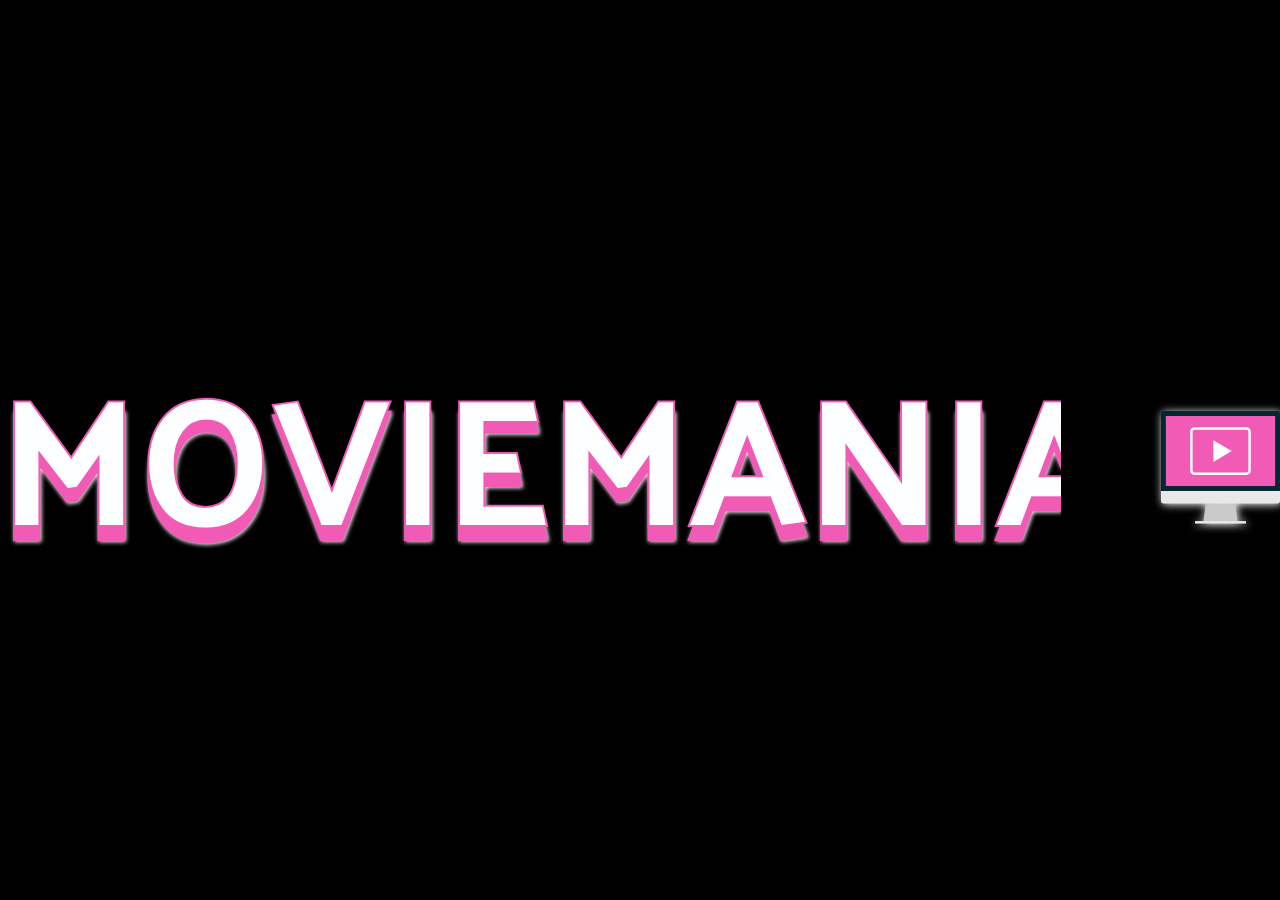
==== index.html @ 6c42fbdf "add navbar" ====
<!DOCTYPE html>
<html lang="en">
    <head>
        <meta charset="UTF-8">
        <meta http-equiv="X-UA-Compatible" content="IE=edge">
        <meta name="viewport" content="width=device-width, initial-scale=1.0">
        <title>MovieMania</title>
        <link rel="stylesheet" href="/css/style.css">
        <link rel="shortcut icon" href="img/fav-icon.svg">
        <link href='https://unpkg.com/boxicons@2.1.4/css/boxicons.min.css' rel='stylesheet'>
        <link rel="stylesheet" href="https://cdnjs.cloudflare.com/ajax/libs/animate.css/4.1.1/animate.min.css"/>
    </head>
    <body>

        <div id="float" class="my-splash ">
            <div class="wrapper">
                <div class="bg"> MovieMania </div>
                <div class="fg"> MovieMania </div>
            </div>
            <img src="/img/fav-icon.svg" alt="Logo">
        </div>


        <header class="header">
            <div class="nav container">

                <a href="index.html" class="logo">
                    Movie<span>Mania</span>
                </a>

                <div class="search-box">
                    <input type="search" name="" id="search-input" placeholder="Search movie">
                    <i class='bx bx-search-alt-2'></i>
                </div>
                
                <a href="#" class="user">
                    <img src="img/user.jpg" alt="" class="user-img">
                </a>

                <div class="navbar">
                    <a href="#home" class="nav-link nav-active">
                        <i class='bx bx-home'></i>
                        <span class="nav-link-title">Home</span>
                    </a>
                    <a href="#home" class="nav-link nav-active">
                        <i class='bx bxs-hot'></i>
                        <span class="nav-link-title">Trending</span>
                    </a>
                    <a href="#home" class="nav-link nav-active">
                        <i class='bx bx-compass'></i>
                        <span class="nav-link-title">Explore</span>
                    </a>
                    <a href="#home" class="nav-link nav-active">
                        <i class='bx bx-tv'></i>
                        <span class="nav-link-title">Movies</span>
                    </a>
                    <a href="#home" class="nav-link nav-active">
                        <i class='bx bx-heart'></i>
                        <span class="nav-link-title">Favourites</span>
                    </a>
                </div>
            </div>
        </header>

        <script src="/js/main.js"></script>
    </body>
</html>
---- css/style.css ----
@import url('https://fonts.googleapis.com/css2?family=Palanquin+Dark:wght@400;500;600;700&display=swap');

* {
    font-family: 'Palanquin Dark', sans-serif;
    margin: 0;
    padding: 0;
    scroll-behavior: smooth;
    box-sizing: border-box;
    scroll-padding-top: 2rem;
    overflow: hidden;
}

:root {
    --main-color: var(--pink);
    --hover-color: hls(37, 94%, 57%);
    --body-color: #000000;
    --container-color: #2b2b2b;
    --text-color: #fcfeff;

    --pink: #f15bb5;
}


.my-splash {
    display: flex;
    position: fixed;
    top: 0;
    left: 0;
    width: 100%;
    height: 100vh;
    z-index: 200;
    color: white;
    line-height: 90vh;    
    text-transform: uppercase;
    justify-content: center;
    align-items: center;
    
}

.my-splash img {
    width: 125px;
    height: 125px;
    height: max-content;
    margin-top: 32px;
    margin-left: 100px;
    color: transparent;
    filter: drop-shadow(1px 1px 4px white);
    transform: scaleY(1.03);
    transform-origin: top;
}


#float {
    position: relative;
    -webkit-animation: floatBubble 3s 1 1s normal ease-out;
    animation: floatBubble 3s 1 1s normal ease-in-out;
}

@-webkit-keyframes floatBubble {
    0% {
        top: 0px;
    }
    100% {
        top: -1000px;
    }
}
@keyframes floatBubble {
    0% {
        top: 0px;
    }100% {
        top: -1000px;
    }
}

.wrapper {
    display: grid;
    grid-template-areas: 'overlap';
    place-content: center;
    text-transform: uppercase;
    height: 100vh;
    width: max-content;
}

.wrapper > div {
    background-clip: text;  
    -webkit-background-clip: text;
    color: var(--text-color);
    font-size: 180px;
    grid-area: overlap;
    letter-spacing: 1px;
    -webkit-text-stroke: 4px transparent;
}

div.bg {
    background-image: repeating-linear-gradient( 105deg, 
      var(--pink) 0% , 
      var(--pink) 5%,
      var(--pink) 12%);
    color: transparent;
    filter: drop-shadow(1px 1px 2px white);
    transform: scaleY(1.03);
    transform-origin: top;
}

div.fg{
    background-image: repeating-linear-gradient( 5deg,  
      var(--pink) 0% , 
      var(--pink) 23%, 
      var(--pink) 31%);
    color: var(--text-color);
    transform: scale(1);
}

a {
    text-decoration: none;
}

li {
    list-style: none;
}

img {
    width: 100%;
}

.bx {
    cursor: pointer;
}

body {
    background: var(--body-color);
    color: var(--text-color);
}

.container {
    max-width: 1060px;
    margin: auto;
    width: 100%;
}

header {
    position: fixed;
    top: 0;
    left: 0;
    width: 100%;
    background: var(--body-color);
    z-index: 100;
    opacity: 0;
}

.nav {
    display: flex;
    align-items: center;
    justify-content: center;
    padding: 20px 0;
}

.logo {
    font-size: 1.4rem;
    color: var(--text-color);
    font-weight: 600;
    text-transform: uppercase;
    margin: 0 auto 0 0;
    animation: fadeInLeftBig;
    animation-duration: 2s;
    animation-delay: 2000ms;
    font-size: 2rem;
}

.logo span {
    color: var(--main-color);
}

.search-box {
    max-width: 240px;
    width: 100%;
    display: flex;
    align-items: center;
    column-gap: 1rem;
    padding: 8px 15px;
    background-color: var(--container-color);
    border-radius: 4rem;
    margin-right: 1rem;
    animation: fadeInLeftBig;
    animation-duration: 2s;
    animation-delay: 2000ms;
}

.search-box .bx  {
    font-style: 1.1rem;
}

.search-box .bx:hover  {
    color: var(--main-color);
}

#search-input {
    width: 100%;
    border: none;
    outline: none;
    color: var(--text-color);
    background: transparent;
    font-size: 1rem;
}

.user {
    display: flex;
    animation: fadeInLeftBig;
    animation-duration: 2s;
    animation-delay: 2000ms;
}

.user-img {
    width: 40px;
    height: 40px;
    border-radius: 50%;
    object-fit: cover;
}

.navbar {
    position: fixed;
    top: 50%;
    transform: translateY(-50%);
    left: 18px;
    display: flex;
    flex-direction: column;
    row-gap: 2.1rem;
}

.nav-link {
    display: flex;
    flex-direction: column;
    align-items: center;
    color: white;
    animation: bounceInLeft;
    animation-duration: 2s;
    animation-delay: 2000ms;

}

.nav-link:hover {
    color: var(--pink);
    transition: .3s all linear;
    transform: scale(1.1);
}

.nav-link .bx {
    font-size: 1.6rem;
}

.nav-link-title {
    font-size: 1rem;
}
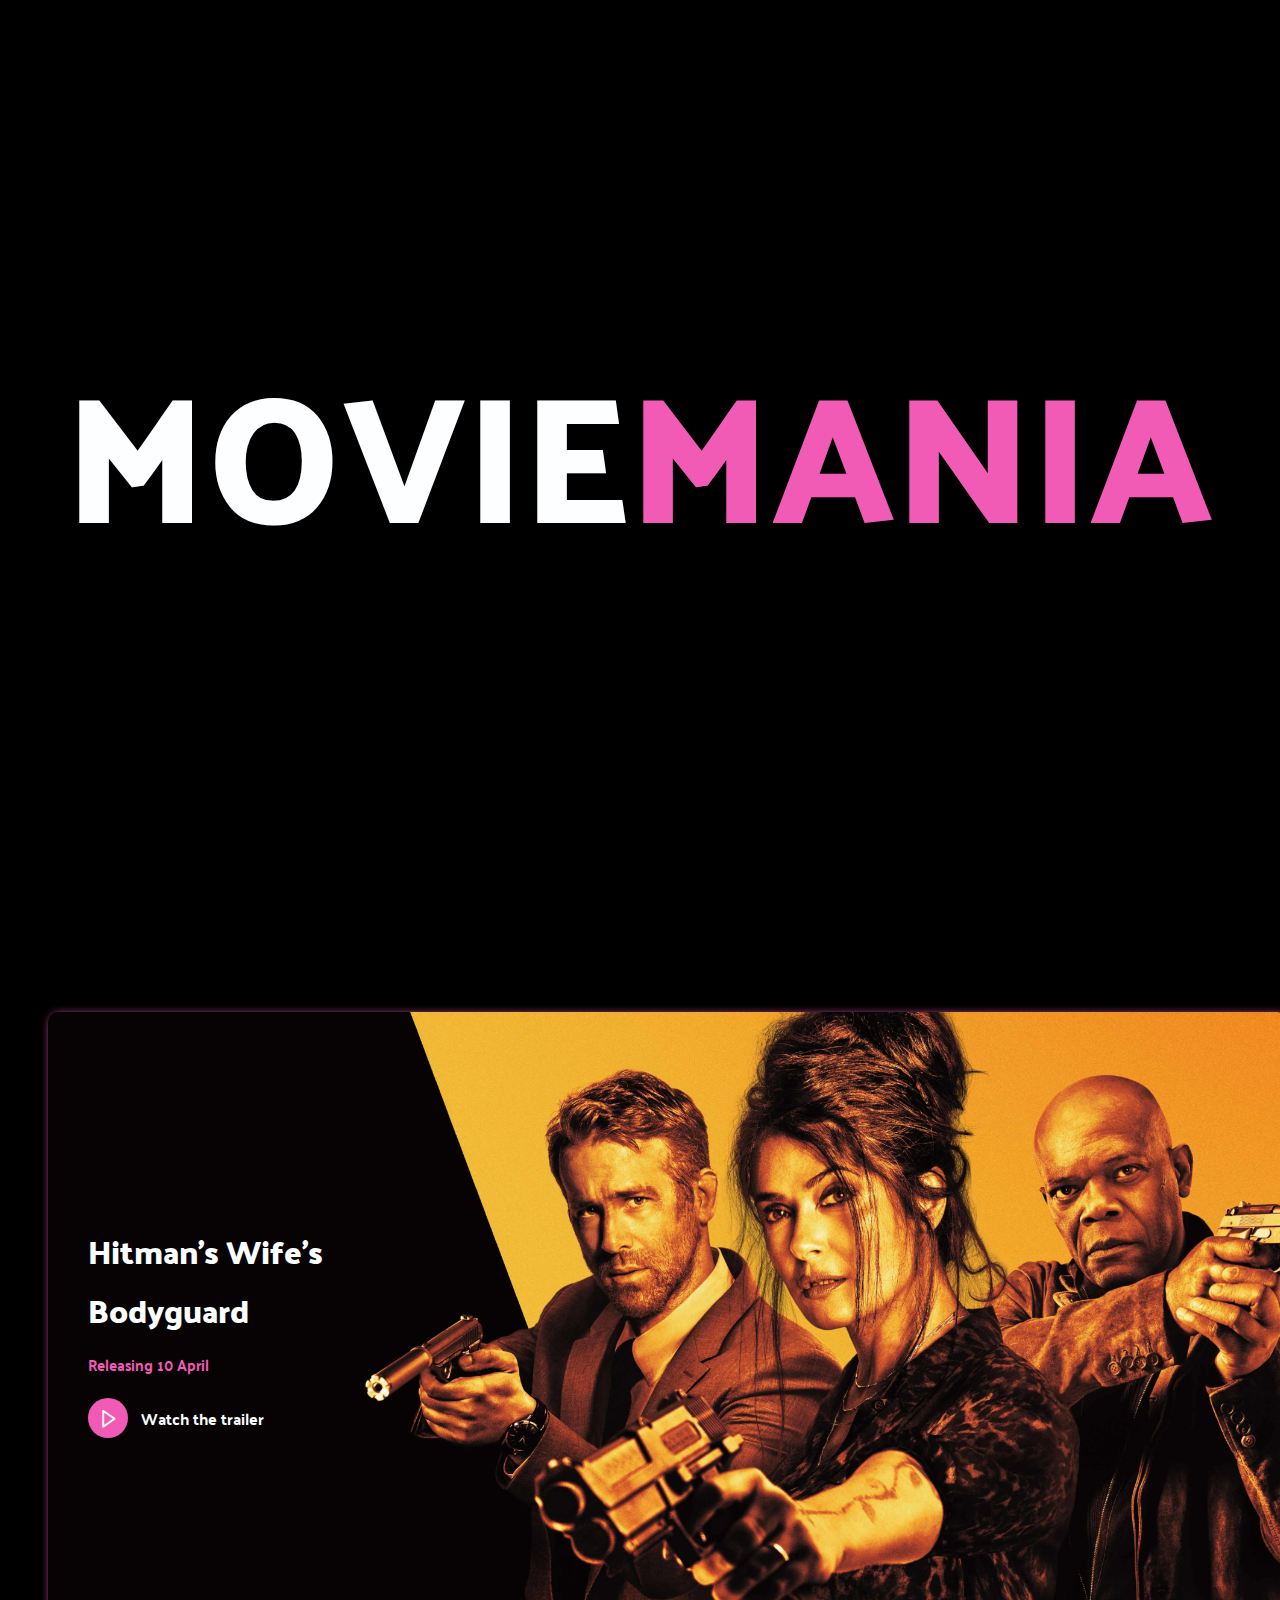
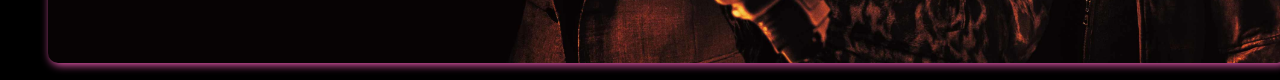
==== commit ffd799d5: "add home section" ====
--- a/index.html
+++ b/index.html
@@ -14,10 +14,10 @@
 
         <div id="float" class="my-splash ">
             <div class="wrapper">
-                <div class="bg"> MovieMania </div>
-                <div class="fg"> MovieMania </div>
+                <div class="splash-text">
+                    Movie<span>Mania</span>
+                </div>
             </div>
-            <img src="/img/fav-icon.svg" alt="Logo">
         </div>
 
 
@@ -62,6 +62,25 @@
             </div>
         </header>
 
+
+
+
+        <section class="home container" id="home">
+
+            <img src="img/home-background.png" alt="" class="home-image">
+
+            <div class="home-text">
+                
+                <h1 class="home-title">Hitman's Wife's <br> Bodyguard</h1>
+                <p>Releasing 10 April</p>
+                <a href="" class="home-watch-btn">
+                    <i class='bx bx-right-arrow' ></i>
+                    <span>Watch the trailer</span>
+                </a>
+            </div>
+
+        </section>
+
         <script src="/js/main.js"></script>
     </body>
 </html>--- a/css/style.css
+++ b/css/style.css
@@ -12,7 +12,7 @@
 
 :root {
     --main-color: var(--pink);
-    --hover-color: hls(37, 94%, 57%);
+    --hover-color: white;
     --body-color: #000000;
     --container-color: #2b2b2b;
     --text-color: #fcfeff;
@@ -91,24 +91,16 @@
     -webkit-text-stroke: 4px transparent;
 }
 
-div.bg {
-    background-image: repeating-linear-gradient( 105deg, 
-      var(--pink) 0% , 
-      var(--pink) 5%,
-      var(--pink) 12%);
-    color: transparent;
-    filter: drop-shadow(1px 1px 2px white);
-    transform: scaleY(1.03);
-    transform-origin: top;
-}
-
-div.fg{
-    background-image: repeating-linear-gradient( 5deg,  
-      var(--pink) 0% , 
-      var(--pink) 23%, 
-      var(--pink) 31%);
-    color: var(--text-color);
-    transform: scale(1);
+.splash-text {
+    font-size: 1.4rem;
+    color: var(--text-color);
+    font-weight: 600;
+    text-transform: uppercase;
+    margin: 0 auto 0 0;
+}
+
+.splash-text span {
+    color: var(--main-color);
 }
 
 a {
@@ -119,6 +111,10 @@
     list-style: none;
 }
 
+section {
+    padding: 3rem;
+}
+
 img {
     width: 100%;
 }
@@ -133,7 +129,7 @@
 }
 
 .container {
-    max-width: 1060px;
+    max-width: 1690px;
     margin: auto;
     width: 100%;
 }
@@ -250,4 +246,71 @@
 
 .nav-link-title {
     font-size: 1rem;
+}
+
+.home {
+    position: relative;
+    min-height: 700px;
+    display: flex;
+    align-items: center;
+    margin-top: 5rem !important;
+    border-radius: 0.5rem;
+    animation: fadeInLeftBig;
+    animation-duration: 2s;
+    animation-delay: 2000ms;
+}
+
+.home-image{
+    position: absolute;
+    margin-top: 15px;
+    width: 96.78%;
+    height: 93%;
+    z-index: -1;
+    object-fit: cover;
+    border-radius: 10px;
+    -webkit-filter: drop-shadow(2px 2px 3px var(--pink));
+    filter: drop-shadow(2px 2px 4px var(--pink));
+
+}
+.home-text {
+    padding-left: 40px;
+}
+
+.home-title {
+    font-size: 2rem;
+    font-weight: 600;   
+}
+
+.home-text p {
+    font-size: 0.938rem;
+    margin: 10px 0 20px;
+    color: var(--main-color);
+}
+
+.home-watch-btn {
+    display: flex;
+    align-items: center;
+    column-gap: 0.8rem;
+    color: var(--text-color);
+}
+
+.home-watch-btn .bx {
+    font-size: 21px;
+    background-color: var(--main-color);
+    width: 40px;
+    height: 40px;
+    border-radius: 50%;
+    display: flex;
+    align-items: center;
+    justify-content: center;
+}
+
+.home-watch-btn .bx:hover {
+    background: var(--hover-color);
+    color: var(--main-color);
+}
+
+.home-watch-btn span {
+    font-size: 1rem;
+    font-weight: 400;
 }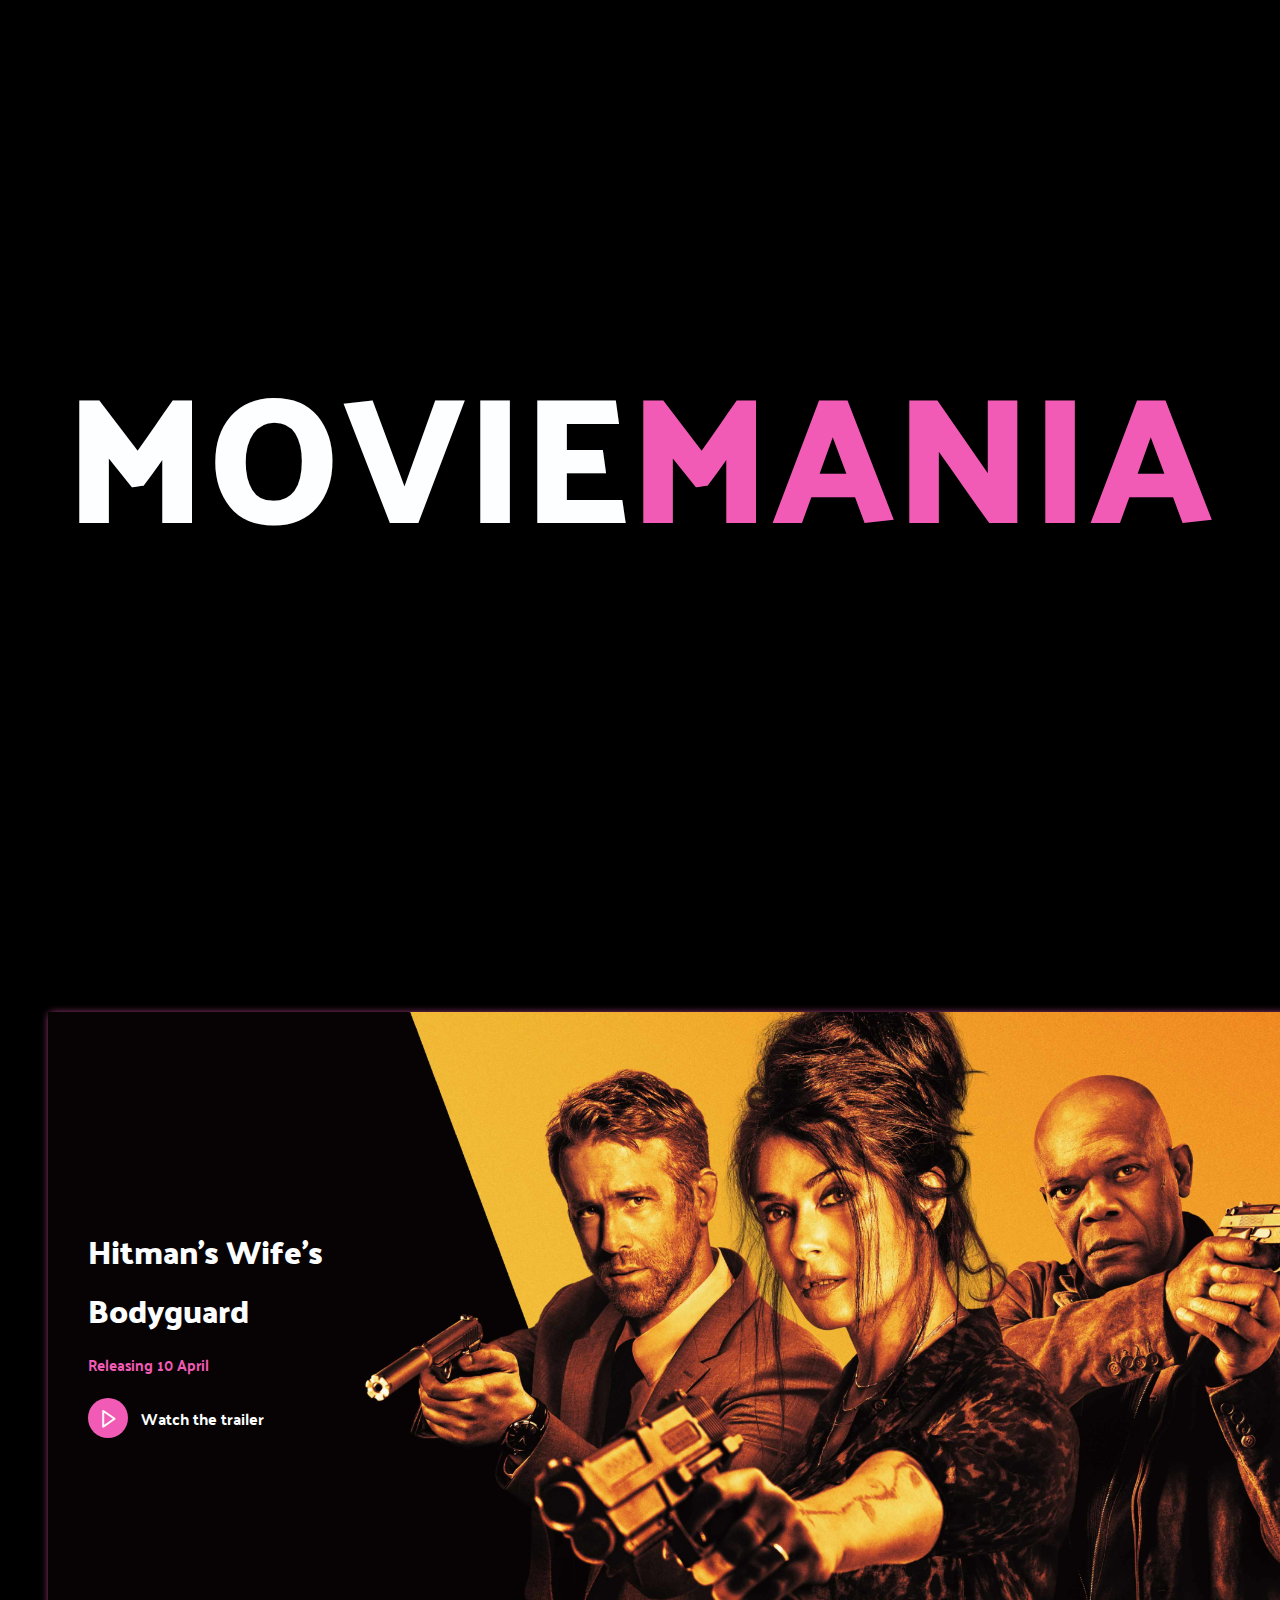
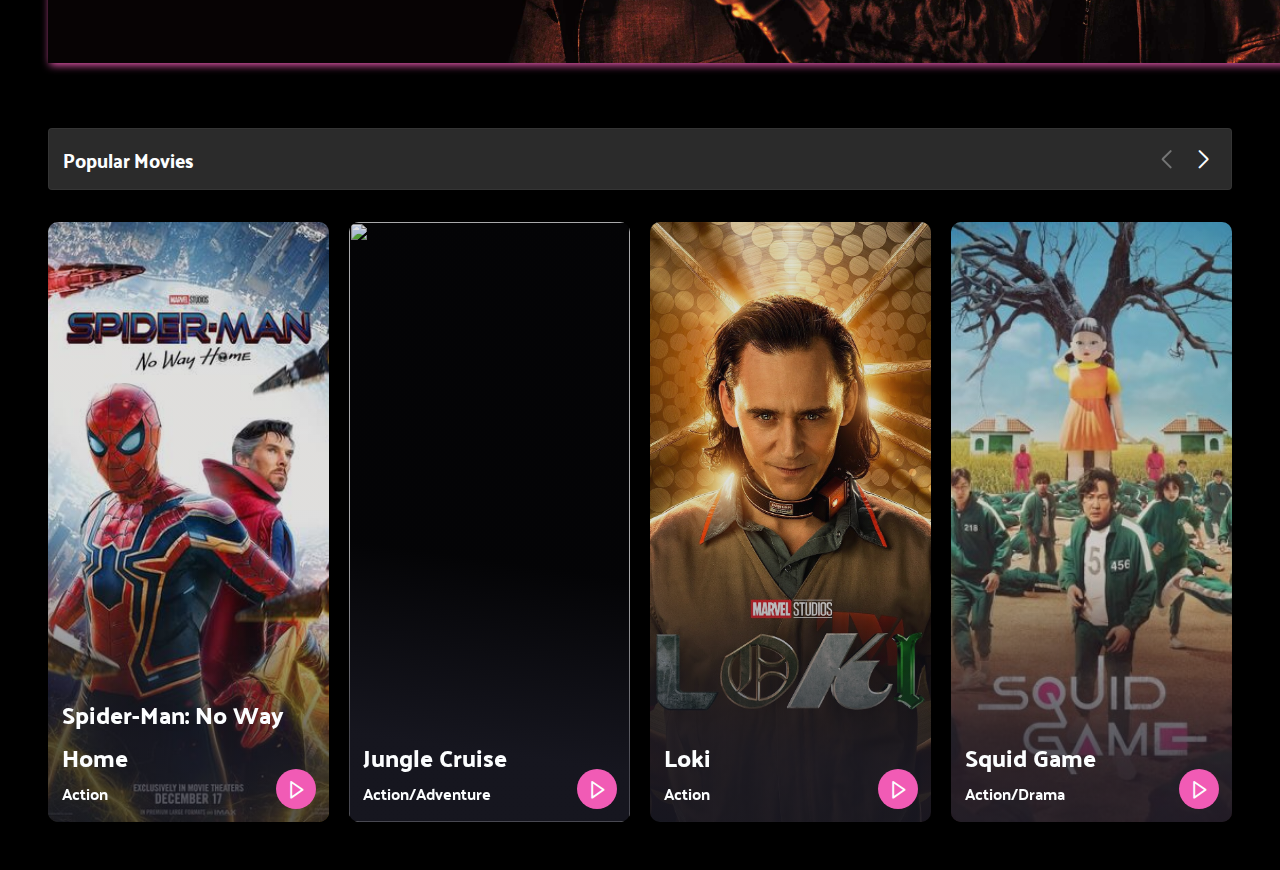
==== commit 481ca7fa: "add popular section" ====
--- a/index.html
+++ b/index.html
@@ -6,11 +6,13 @@
         <meta name="viewport" content="width=device-width, initial-scale=1.0">
         <title>MovieMania</title>
         <link rel="stylesheet" href="/css/style.css">
+        <link rel="stylesheet" href="/css/swiper-bundle.min.css">
         <link rel="shortcut icon" href="img/fav-icon.svg">
         <link href='https://unpkg.com/boxicons@2.1.4/css/boxicons.min.css' rel='stylesheet'>
         <link rel="stylesheet" href="https://cdnjs.cloudflare.com/ajax/libs/animate.css/4.1.1/animate.min.css"/>
     </head>
     <body>
+
 
         <div id="float" class="my-splash ">
             <div class="wrapper">
@@ -21,22 +23,19 @@
         </div>
 
 
+
         <header class="header">
             <div class="nav container">
-
                 <a href="index.html" class="logo">
                     Movie<span>Mania</span>
                 </a>
-
                 <div class="search-box">
                     <input type="search" name="" id="search-input" placeholder="Search movie">
                     <i class='bx bx-search-alt-2'></i>
                 </div>
-                
                 <a href="#" class="user">
                     <img src="img/user.jpg" alt="" class="user-img">
                 </a>
-
                 <div class="navbar">
                     <a href="#home" class="nav-link nav-active">
                         <i class='bx bx-home'></i>
@@ -64,13 +63,9 @@
 
 
 
-
         <section class="home container" id="home">
-
             <img src="img/home-background.png" alt="" class="home-image">
-
             <div class="home-text">
-                
                 <h1 class="home-title">Hitman's Wife's <br> Bodyguard</h1>
                 <p>Releasing 10 April</p>
                 <a href="" class="home-watch-btn">
@@ -78,9 +73,124 @@
                     <span>Watch the trailer</span>
                 </a>
             </div>
-
         </section>
 
+
+        <section class="popular container" id="popular">
+            <div class="heading">
+                <h2 class="heading-title">Popular Movies</h2>
+                <div class="swiper-button">
+                    <div class="swiper-button-prev"></div>
+                    <div class="swiper-button-next"></div>
+                </div>
+            </div>
+            <div class="popular-container swiper">
+                <div class="swiper-wrapper">
+                    <div class="swiper-slide">
+                        <div class="movie-box">
+                            <img src="img/popular-movie-1.jpg" alt="" class="movie-box-image">
+                            <div class="box-text">
+                                <h2 class="movie-title">Spider-Man: No Way Home</h2>
+                                <span class="movie-type">Action</span>
+                                <a href="" class="home-watch-btn play-button">
+                                    <i class='bx bx-right-arrow'></i>
+                                </a>
+                            </div>
+                        </div>
+                    </div>
+                    <div class="swiper-slide">
+                        <div class="movie-box">
+                            <img src="img/popular-movie-2.jpg" alt="" class="movie-box-image">
+                            <div class="box-text">
+                                <h2 class="movie-title">Jungle Cruise</h2>
+                                <span class="movie-type">Action/Adventure</span>
+                                <a href="" class="home-watch-btn play-button">
+                                    <i class='bx bx-right-arrow'></i>
+                                </a>
+                            </div>
+                        </div>
+                    </div>
+                    <div class="swiper-slide">
+                        <div class="movie-box">
+                            <img src="img/popular-movie-3.jpg" alt="" class="movie-box-image">
+                            <div class="box-text">
+                                <h2 class="movie-title">Loki</h2>
+                                <span class="movie-type">Action</span>
+                                <a href="" class="home-watch-btn play-button">
+                                    <i class='bx bx-right-arrow'></i>
+                                </a>
+                            </div>
+                        </div>
+                    </div>
+                    <div class="swiper-slide">
+                        <div class="movie-box">
+                            <img src="img/popular-movie-4.jpg" alt="" class="movie-box-image">
+                            <div class="box-text">
+                                <h2 class="movie-title">Squid Game</h2>
+                                <span class="movie-type">Action/Drama</span>
+                                <a href="" class="home-watch-btn play-button">
+                                    <i class='bx bx-right-arrow'></i>
+                                </a>
+                            </div>
+                        </div>
+                    </div>
+                    <div class="swiper-slide">
+                        <div class="movie-box">
+                            <img src="img/popular-movie-5.jpg" alt="" class="movie-box-image">
+                            <div class="box-text">
+                                <h2 class="movie-title">The Falcon and the Winter Solider</h2>
+                                <span class="movie-type">Action</span>
+                                <a href="" class="home-watch-btn play-button">
+                                    <i class='bx bx-right-arrow'></i>
+                                </a>
+                            </div>
+                        </div>
+                    </div>
+                    <div class="swiper-slide">
+                        <div class="movie-box">
+                            <img src="img/popular-movie-6.jpg" alt="" class="movie-box-image">
+                            <div class="box-text">
+                                <h2 class="movie-title">Hawkeye</h2>
+                                <span class="movie-type">Action</span>
+                                <a href="" class="home-watch-btn play-button">
+                                    <i class='bx bx-right-arrow'></i>
+                                </a>
+                            </div>
+                        </div>
+                    </div>
+                    <div class="swiper-slide">
+                        <div class="movie-box">
+                            <img src="img/popular-movie-7.jpg" alt="" class="movie-box-image">
+                            <div class="box-text">
+                                <h2 class="movie-title">Agents of S.H.I.E.L.D.</h2>
+                                <span class="movie-type">Action</span>
+                                <a href="" class="home-watch-btn play-button">
+                                    <i class='bx bx-right-arrow'></i>
+                                </a>
+                            </div>
+                        </div>
+                    </div>
+                    <div class="swiper-slide">
+                        <div class="movie-box">
+                            <img src="img/popular-movie-8.jpg" alt="" class="movie-box-image">
+                            <div class="box-text">
+                                <h2 class="movie-title">The Flash</h2>
+                                <span class="movie-type">Action/Sci-Fi</span>
+                                <a href="" class="home-watch-btn play-button">
+                                    <i class='bx bx-right-arrow'></i>
+                                </a>
+                            </div>
+                        </div>
+                    </div>
+                </div>
+            </div>
+        </section>
+
+
+        
+
+
+        <script src="https://cdn.jsdelivr.net/npm/swiper/swiper-bundle.min.js"></script>
         <script src="/js/main.js"></script>
     </body>
 </html>--- a/css/style.css
+++ b/css/style.css
@@ -7,7 +7,7 @@
     scroll-behavior: smooth;
     box-sizing: border-box;
     scroll-padding-top: 2rem;
-    overflow: hidden;
+    overflow-y: visible;
 }
 
 :root {
@@ -138,6 +138,7 @@
     position: fixed;
     top: 0;
     left: 0;
+    right: 0;
     width: 100%;
     background: var(--body-color);
     z-index: 100;
@@ -199,6 +200,30 @@
     font-size: 1rem;
 }
 
+input[type="search"]::-webkit-search-cancel-button {
+    -webkit-appearance: none;
+    display: inline-block;
+    width: 10px;
+    height: 10px;
+    margin-left: 10px;
+    background:
+      linear-gradient(45deg, rgba(255, 255, 255, 0) 0%,rgba(255, 255, 255, 0) 43%,rgb(255, 255, 255) 45%,rgb(255, 255, 255) 55%,rgba(255, 255, 255, 0) 57%,rgba(255, 255, 255, 0) 100%),
+      linear-gradient(135deg, transparent 0%,transparent 43%,rgb(255, 255, 255) 45%,rgb(255, 255, 255) 55%,transparent 57%,transparent 100%);
+  }
+
+  input[type="search"]::-webkit-search-cancel-button:hover {
+    -webkit-appearance: none;
+    display: inline-block;
+    width: 10px;
+    height: 10px;
+    margin-left: 10px;
+    background:
+      linear-gradient(45deg, rgba(241, 91, 181, 0) 0%,rgba(241, 91, 181, 0) 43%,rgb(241, 91, 181) 45%,rgb(241, 91, 181) 55%,rgba(241, 91, 181, 0) 57%,rgba(241, 91, 181, 0) 100%),
+      linear-gradient(135deg, transparent 0%,transparent 43%,rgb(241, 91, 181) 45%,rgb(241, 91, 181) 55%,transparent 57%,transparent 100%);
+  }
+  
+
+
 .user {
     display: flex;
     animation: fadeInLeftBig;
@@ -260,7 +285,7 @@
     animation-delay: 2000ms;
 }
 
-.home-image{
+.home-image {
     position: absolute;
     margin-top: 15px;
     width: 96.78%;
@@ -313,4 +338,83 @@
 .home-watch-btn span {
     font-size: 1rem;
     font-weight: 400;
+}
+
+.heading {
+    display: flex;
+    align-items: center;
+    justify-content: space-between;
+    background: var(--container-color);
+    padding: 8px 14px;
+    border: 1px solid hsl(200 100% 99 / 5%);
+    margin-bottom: 2rem;
+    border-radius: 4px;
+}
+
+.heading-title {
+    font-size: 1.2rem;
+    font-weight: 500;
+}
+
+.movie-box {
+    position: relative;
+    width: 100%;
+    height: 600px;
+    overflow: hidden;
+    border-radius: 10px;
+}
+
+.movie-box-image {
+    width: 100%;
+    height: 100%;
+    object-fit: cover;
+}
+
+.movie-box .box-text {
+    position: absolute;
+    bottom: 0;
+    left: 0;
+    width: 100%;
+    height: 100%;
+    display: flex;
+    flex-direction: column;
+    justify-content: flex-end;
+    padding: 14px;
+    background: linear-gradient(8deg, hsl(240 17% 14% / 74%) 14%, hsl(240 17% 14% / 14%) 44%);
+    overflow: hidden;
+}
+
+.movie-title {
+    font-size: 1.5rem;
+    font-weight: 500;
+}
+
+.movie-type {
+    font-size: 1rem;
+    font-weight: 300;
+}
+
+.play-button {
+    position: absolute;
+    bottom: 0.8rem;
+    right: 0.8rem;
+}
+
+.swiper-button {
+    display: flex;
+}
+
+
+
+.swiper-button-next,
+.swiper-button-prev {
+    position: static !important;
+    margin: 0 0 0 10px !important;
+}
+
+.swiper-button-next::after,
+.swiper-button-prev::after {
+    color: var(--text-color);
+    font-size: 18px !important;
+    font-weight: 700;
 }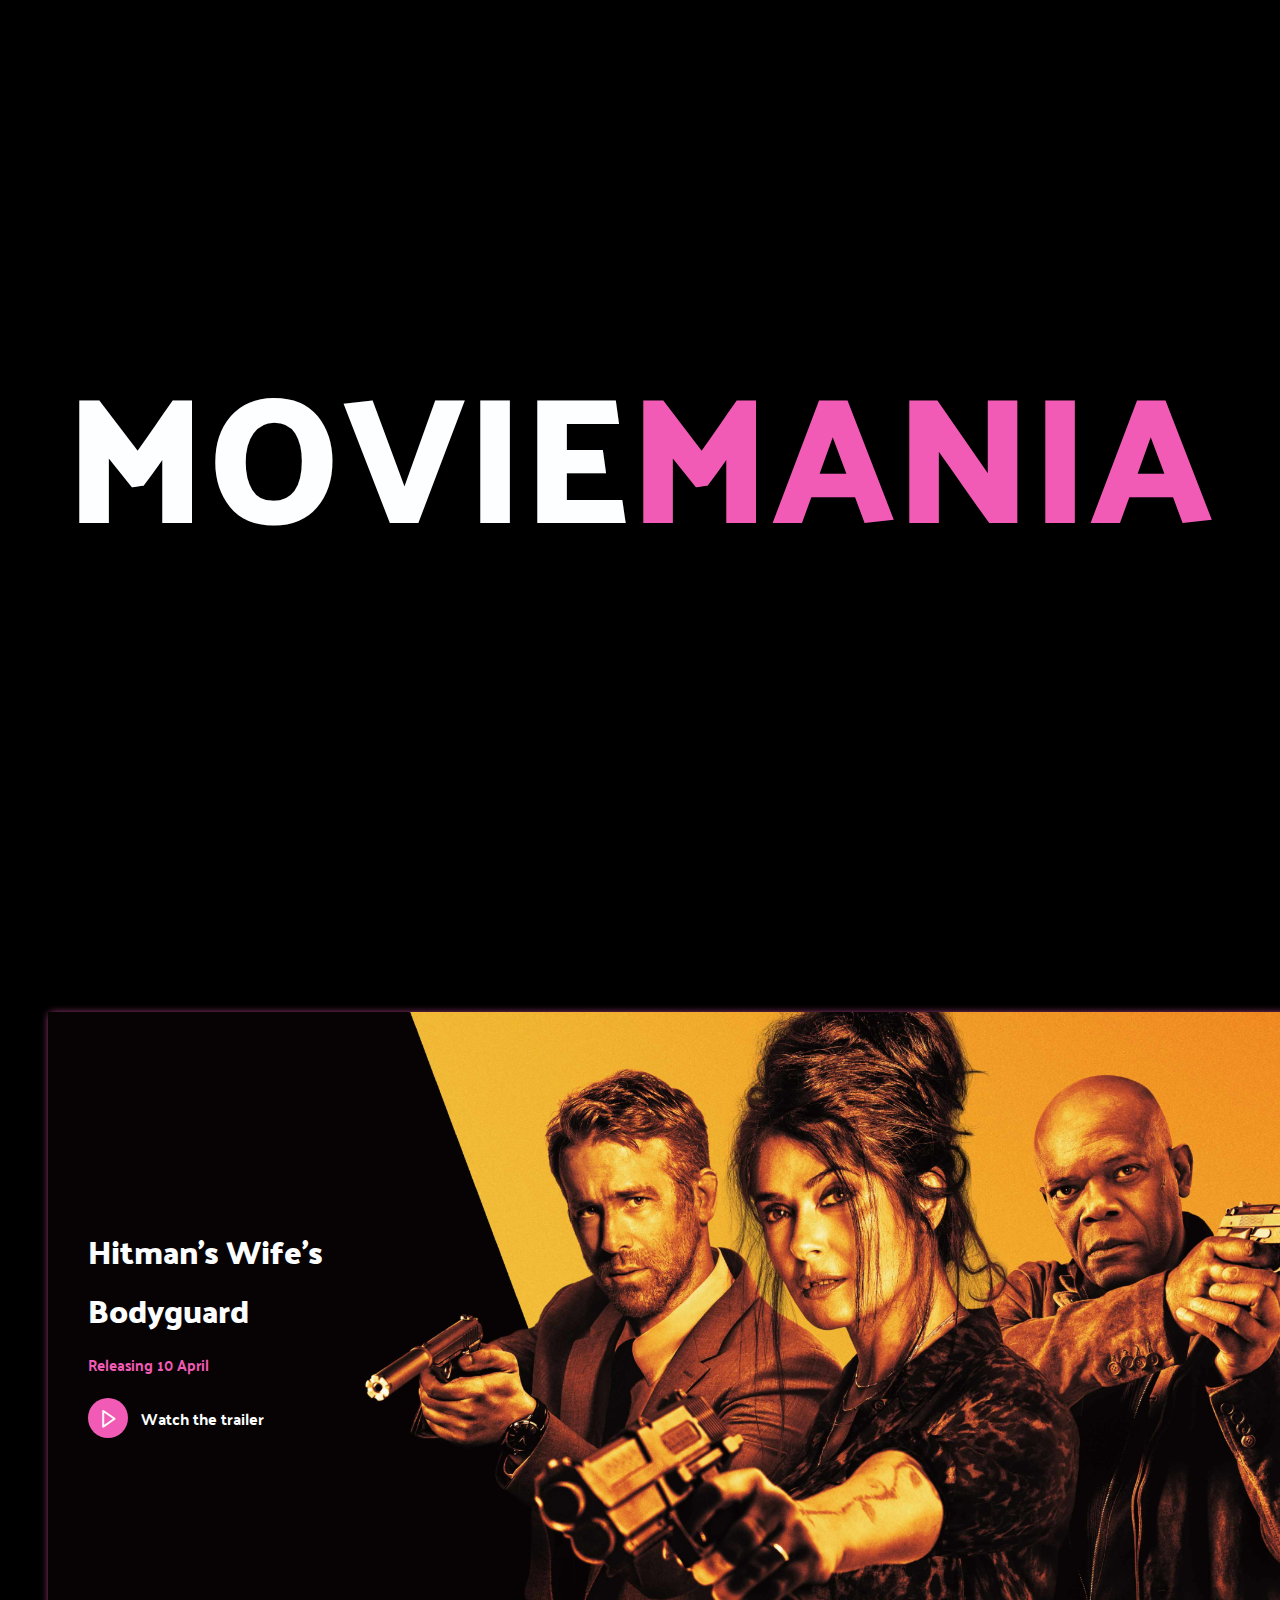
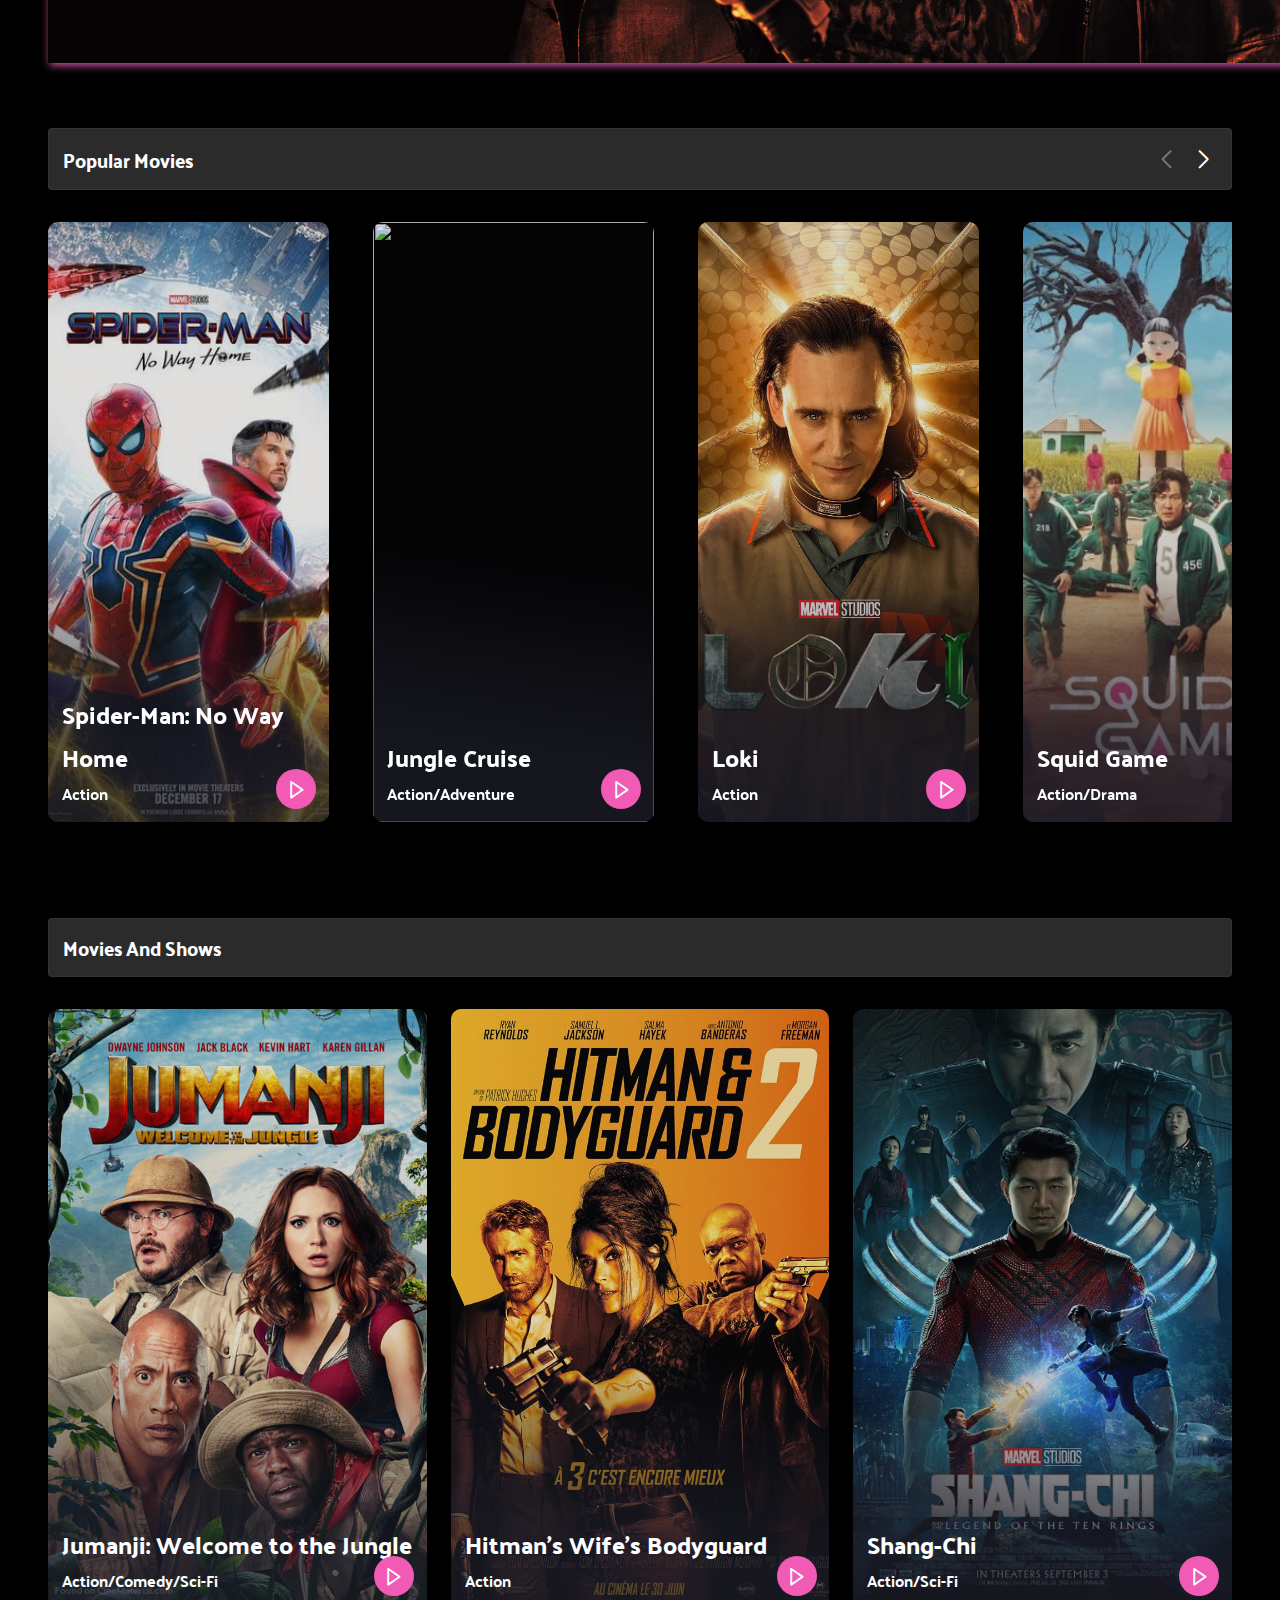
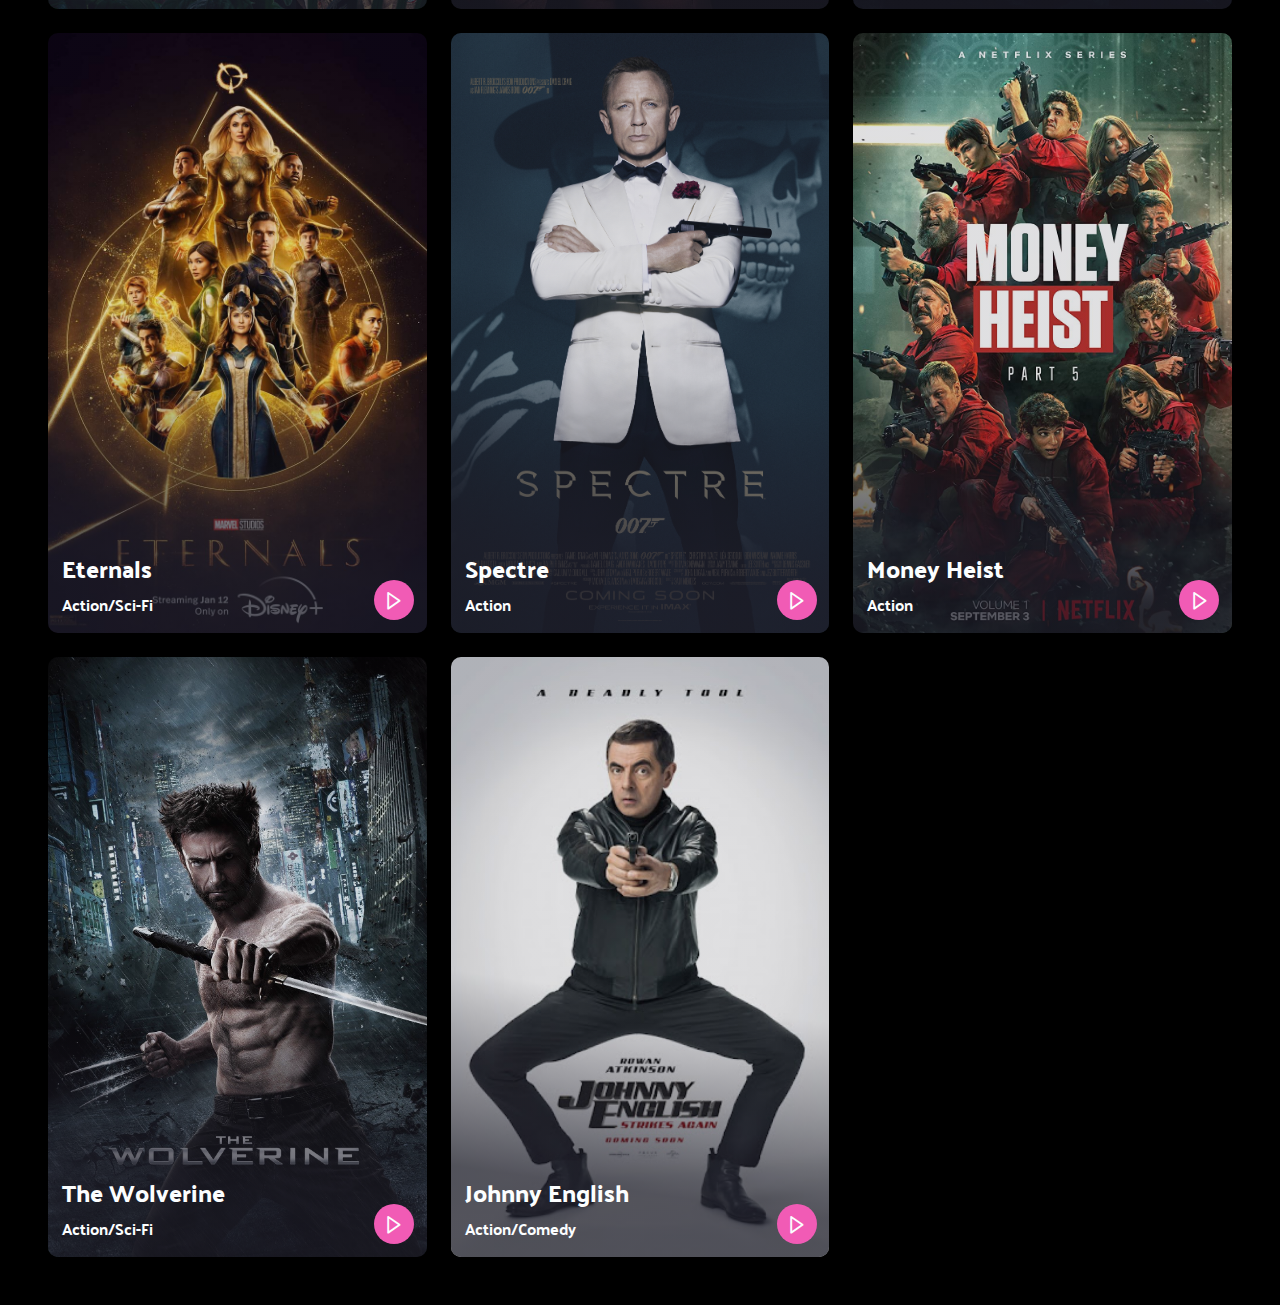
==== commit 9b9ee83f: "add movies and shows section" ====
--- a/index.html
+++ b/index.html
@@ -85,7 +85,7 @@
                 </div>
             </div>
             <div class="popular-container swiper">
-                <div class="swiper-wrapper">
+                <div class="swiper-wrapper movies-content">
                     <div class="swiper-slide">
                         <div class="movie-box">
                             <img src="img/popular-movie-1.jpg" alt="" class="movie-box-image">
@@ -187,7 +187,93 @@
         </section>
 
 
-        
+        <section class="movies container" id="movies">
+            <div class="heading">
+                <h2 class="heading-title">Movies And Shows</h2>
+            </div>
+            <div class="movies-content">
+                <div class="movie-box">
+                    <img src="img/movie-1.jpg" alt="" class="movie-box-image">
+                    <div class="box-text">
+                        <h2 class="movie-title">Jumanji: Welcome to the Jungle</h2>
+                        <span class="movie-type">Action/Comedy/Sci-Fi</span>
+                        <a href="" class="home-watch-btn play-button">
+                            <i class='bx bx-right-arrow'></i>
+                        </a>
+                    </div>
+                </div>
+                <div class="movie-box">
+                    <img src="img/movie-2.jpg" alt="" class="movie-box-image">
+                    <div class="box-text">
+                        <h2 class="movie-title">Hitman's Wife's Bodyguard</h2>
+                        <span class="movie-type">Action</span>
+                        <a href="" class="home-watch-btn play-button">
+                            <i class='bx bx-right-arrow'></i>
+                        </a>
+                    </div>
+                </div>
+                <div class="movie-box">
+                    <img src="img/movie-3.jpg" alt="" class="movie-box-image">
+                    <div class="box-text">
+                        <h2 class="movie-title">Shang-Chi</h2>
+                        <span class="movie-type">Action/Sci-Fi</span>
+                        <a href="" class="home-watch-btn play-button">
+                            <i class='bx bx-right-arrow'></i>
+                        </a>
+                    </div>
+                </div>
+                <div class="movie-box">
+                    <img src="img/movie-4.jpg" alt="" class="movie-box-image">
+                    <div class="box-text">
+                        <h2 class="movie-title">Eternals</h2>
+                        <span class="movie-type">Action/Sci-Fi</span>
+                        <a href="" class="home-watch-btn play-button">
+                            <i class='bx bx-right-arrow'></i>
+                        </a>
+                    </div>
+                </div>
+                <div class="movie-box">
+                    <img src="img/movie-5.jpg" alt="" class="movie-box-image">
+                    <div class="box-text">
+                        <h2 class="movie-title">Spectre</h2>
+                        <span class="movie-type">Action</span>
+                        <a href="" class="home-watch-btn play-button">
+                            <i class='bx bx-right-arrow'></i>
+                        </a>
+                    </div>
+                </div>
+                <div class="movie-box">
+                    <img src="img/movie-6.jpg" alt="" class="movie-box-image">
+                    <div class="box-text">
+                        <h2 class="movie-title">Money Heist</h2>
+                        <span class="movie-type">Action</span>
+                        <a href="" class="home-watch-btn play-button">
+                            <i class='bx bx-right-arrow'></i>
+                        </a>
+                    </div>
+                </div>
+                <div class="movie-box">
+                    <img src="img/movie-7.jpg" alt="" class="movie-box-image">
+                    <div class="box-text">
+                        <h2 class="movie-title">The Wolverine</h2>
+                        <span class="movie-type">Action/Sci-Fi</span>
+                        <a href="" class="home-watch-btn play-button">
+                            <i class='bx bx-right-arrow'></i>
+                        </a>
+                    </div>
+                </div>
+                <div class="movie-box">
+                    <img src="img/movie-8.jpg" alt="" class="movie-box-image">
+                    <div class="box-text">
+                        <h2 class="movie-title">Johnny English</h2>
+                        <span class="movie-type">Action/Comedy</span>
+                        <a href="" class="home-watch-btn play-button">
+                            <i class='bx bx-right-arrow'></i>
+                        </a>
+                    </div>
+                </div>
+            </div>
+        </section>
 
 
         <script src="https://cdn.jsdelivr.net/npm/swiper/swiper-bundle.min.js"></script>
--- a/css/style.css
+++ b/css/style.css
@@ -253,7 +253,7 @@
     flex-direction: column;
     align-items: center;
     color: white;
-    animation: bounceInLeft;
+    animation: backInUp;
     animation-duration: 2s;
     animation-delay: 2000ms;
 
@@ -349,6 +349,9 @@
     border: 1px solid hsl(200 100% 99 / 5%);
     margin-bottom: 2rem;
     border-radius: 4px;
+    animation: backInUp;
+    animation-duration: 2s;
+    animation-delay: 2000ms;
 }
 
 .heading-title {
@@ -362,6 +365,9 @@
     height: 600px;
     overflow: hidden;
     border-radius: 10px;
+    animation: bounceIn;
+    animation-duration: 3s;
+    animation-delay: 2000ms;
 }
 
 .movie-box-image {
@@ -405,7 +411,6 @@
 }
 
 
-
 .swiper-button-next,
 .swiper-button-prev {
     position: static !important;
@@ -417,4 +422,20 @@
     color: var(--text-color);
     font-size: 18px !important;
     font-weight: 700;
+}
+
+
+.movies .heading {
+    padding: 10px 14px;
+}
+
+.movies-content {
+    display: grid;
+    grid-template-columns: repeat(auto-fit, minmax(300px, 1fr));
+    gap: 1.5rem;
+}
+
+.movies-content .movie-box:hover .movie-box-image {
+    transform: scale(1.1);
+    transition: .5s;
 }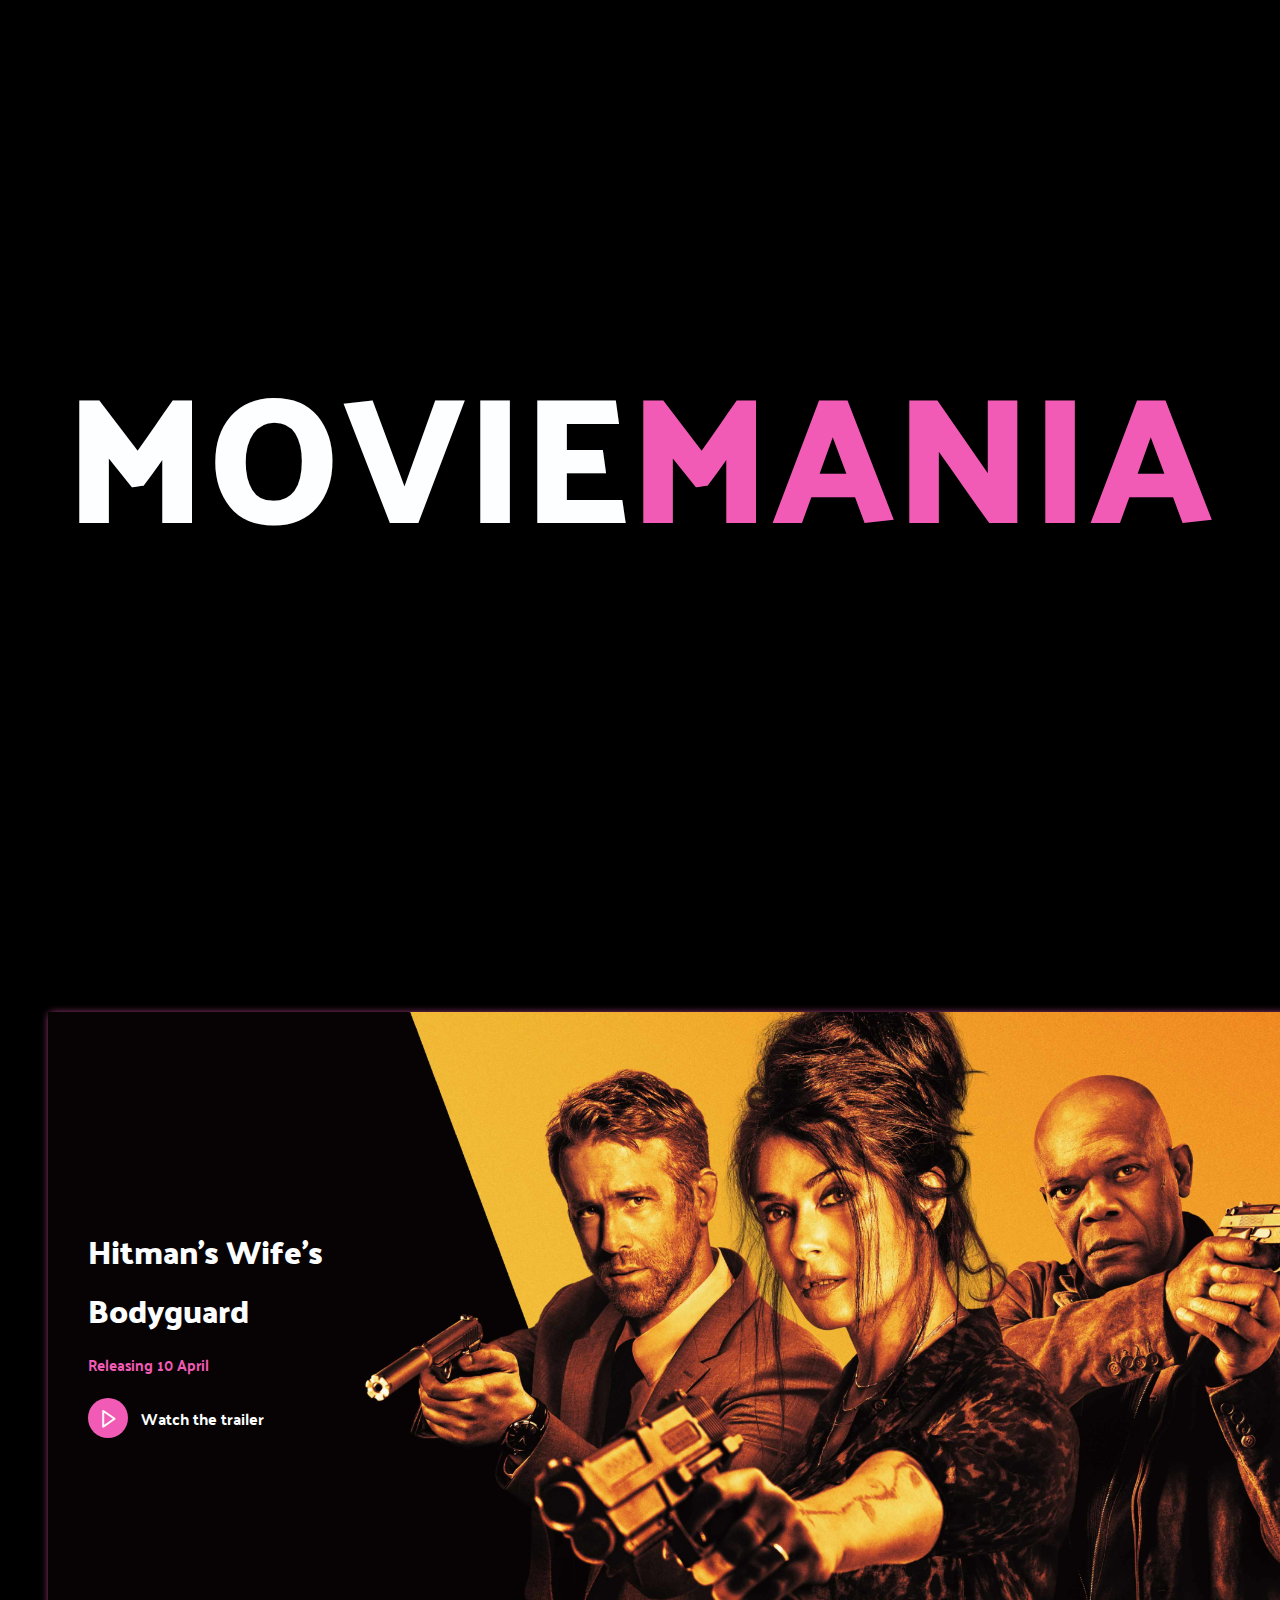
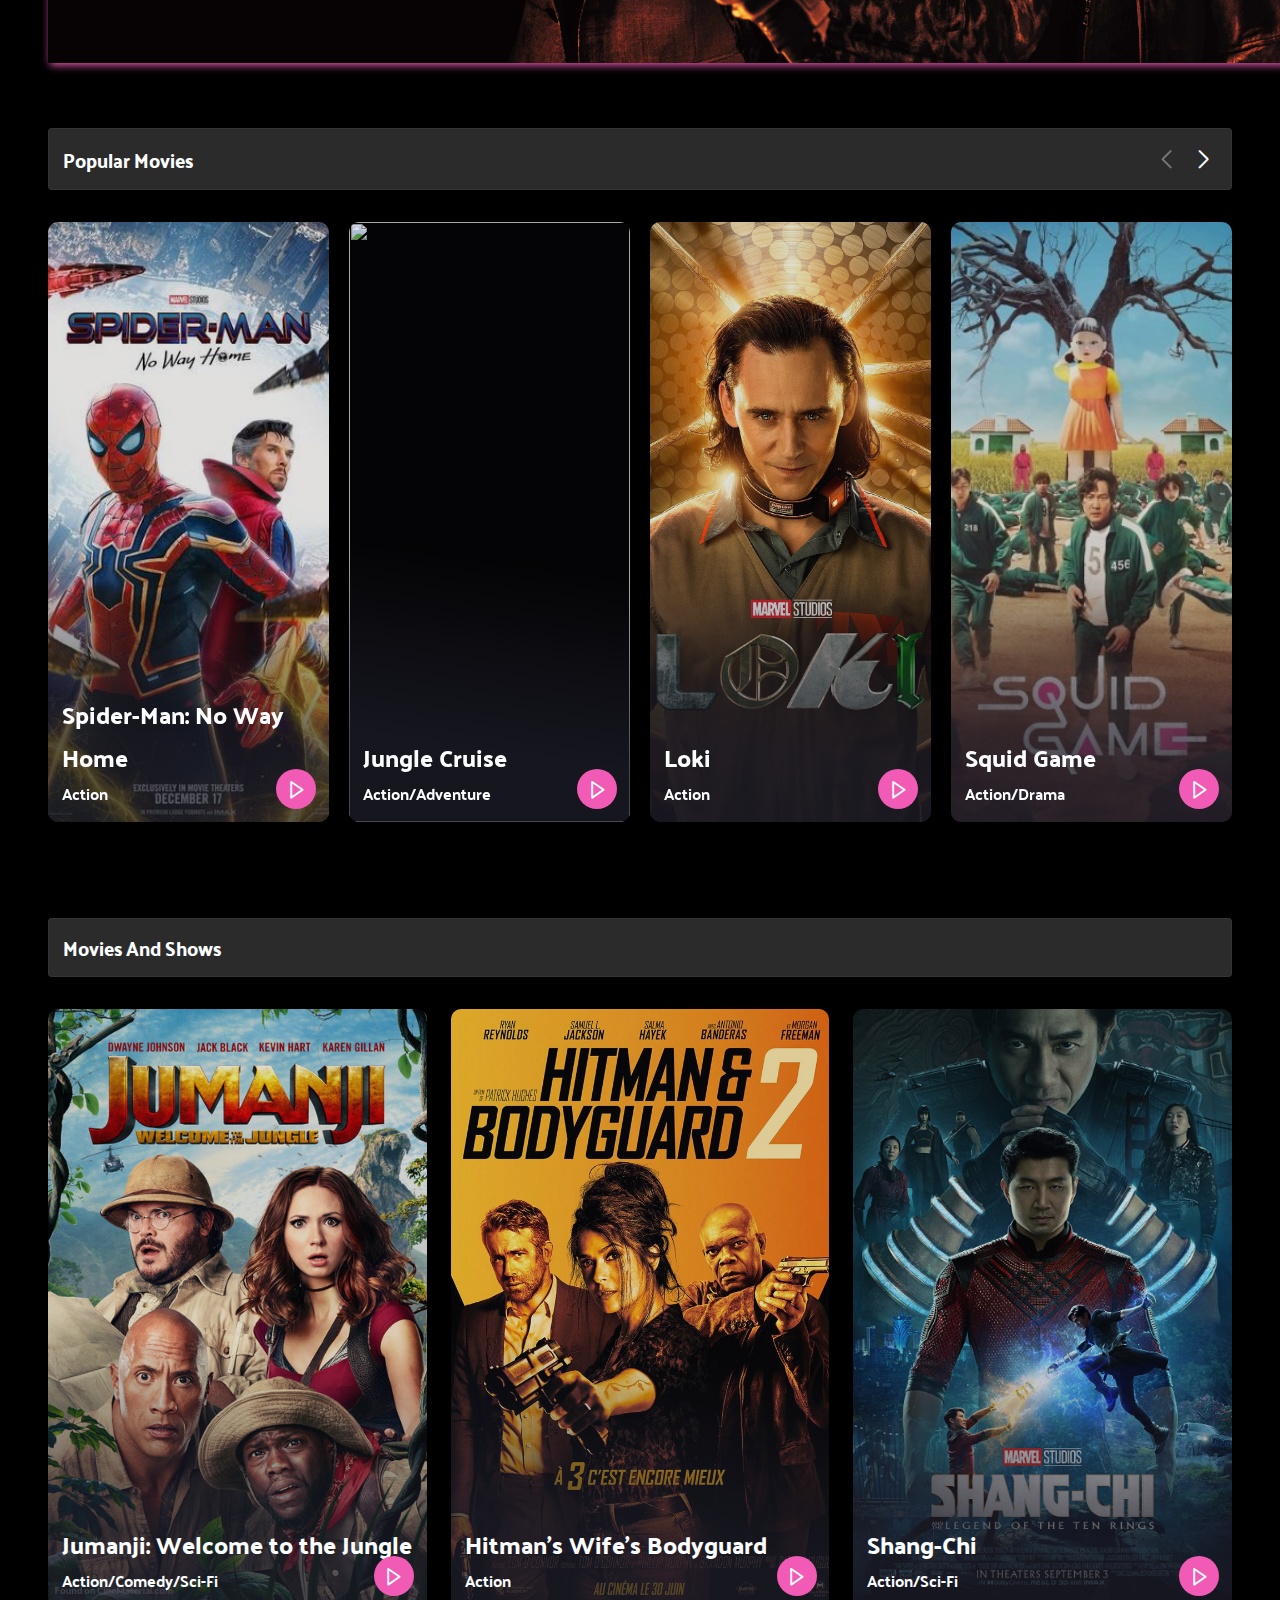
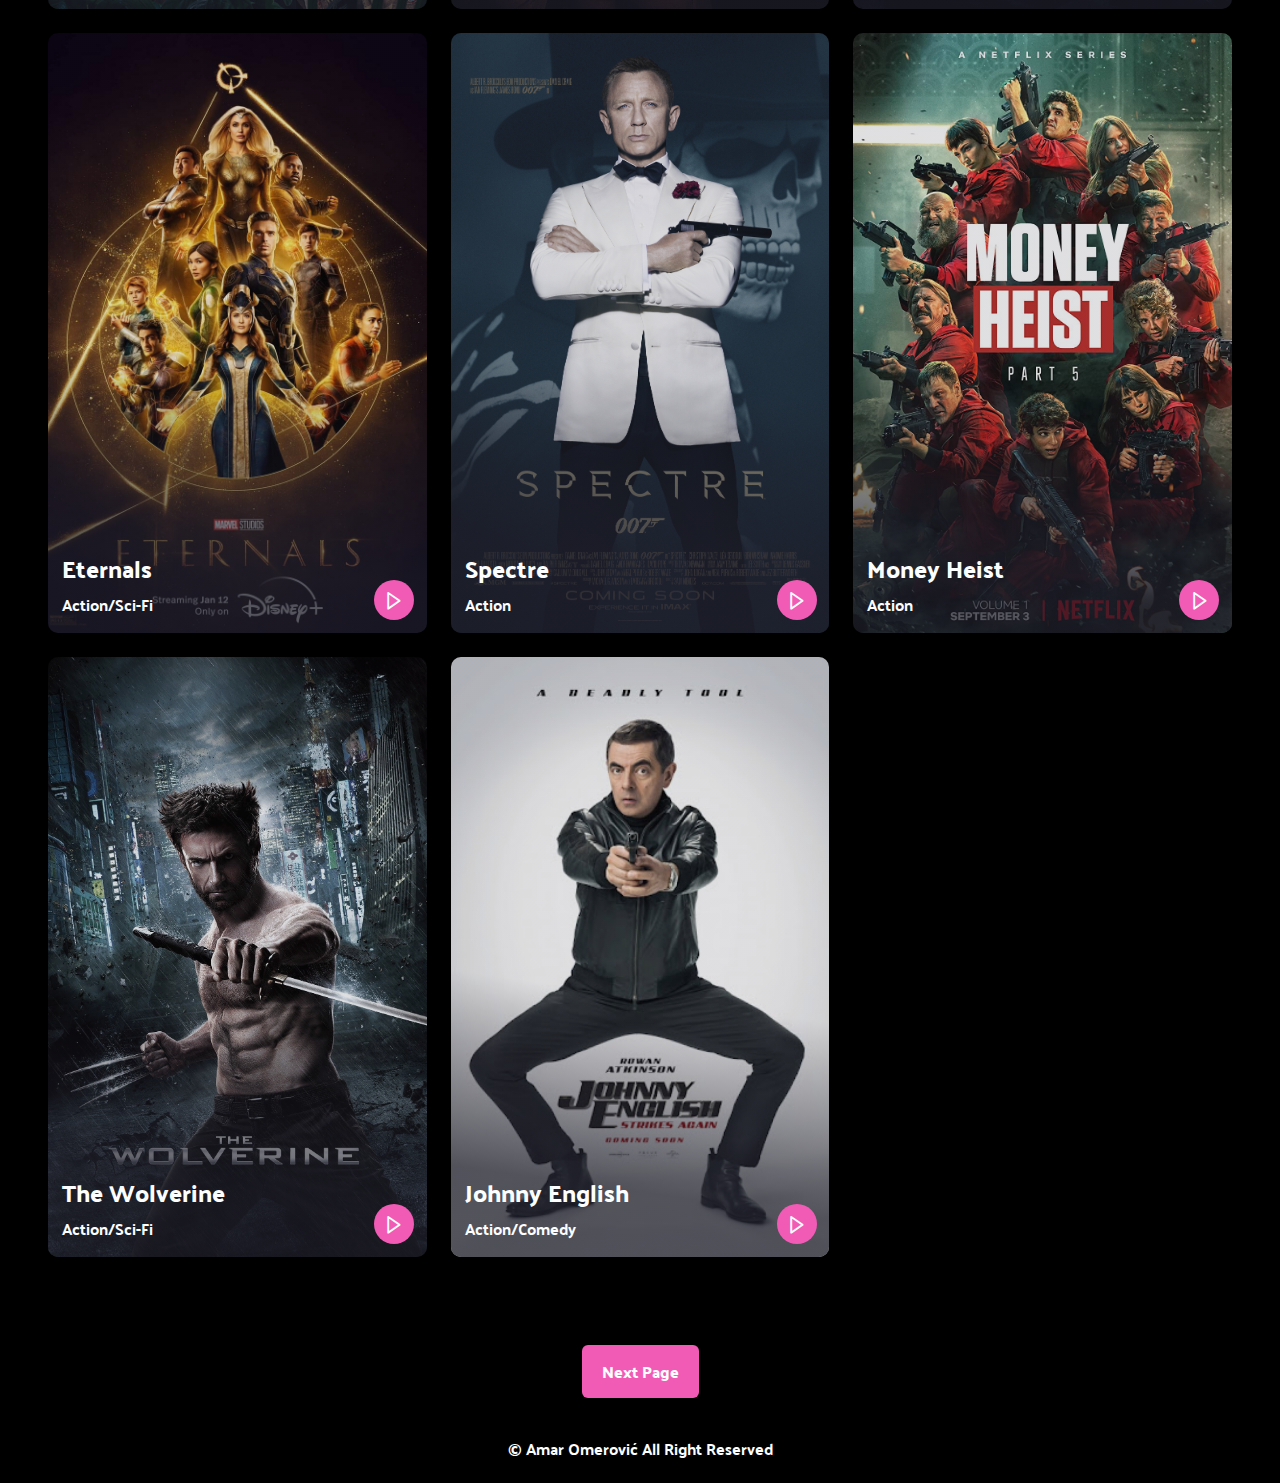
==== commit be488b28: "add next page button" ====
--- a/index.html
+++ b/index.html
@@ -37,7 +37,7 @@
                     <img src="img/user.jpg" alt="" class="user-img">
                 </a>
                 <div class="navbar">
-                    <a href="#home" class="nav-link nav-active">
+                    <a href="#" class="nav-link nav-active">
                         <i class='bx bx-home'></i>
                         <span class="nav-link-title">Home</span>
                     </a>
@@ -85,7 +85,7 @@
                 </div>
             </div>
             <div class="popular-container swiper">
-                <div class="swiper-wrapper movies-content">
+                <div class="swiper-wrapper ">
                     <div class="swiper-slide">
                         <div class="movie-box">
                             <img src="img/popular-movie-1.jpg" alt="" class="movie-box-image">
@@ -274,6 +274,14 @@
                 </div>
             </div>
         </section>
+
+        <div class="next-page">
+            <a href="#" class="next-button">Next Page</a>
+        </div>
+
+        <div class="copyright">
+            <p>&#169 Amar Omerović All Right Reserved</p>
+        </div>
 
 
         <script src="https://cdn.jsdelivr.net/npm/swiper/swiper-bundle.min.js"></script>
--- a/css/style.css
+++ b/css/style.css
@@ -411,6 +411,12 @@
 }
 
 
+.swiper-wrapper .movie-box:hover .movie-box-image {
+    transform: scale(1.1);
+    transition: .5s;
+}
+
+
 .swiper-button-next,
 .swiper-button-prev {
     position: static !important;
@@ -438,4 +444,37 @@
 .movies-content .movie-box:hover .movie-box-image {
     transform: scale(1.1);
     transition: .5s;
+}
+
+.next-page {
+    display: flex;
+    align-items: center;
+    justify-content: center;
+    margin-top: 2.5rem;
+    margin-bottom: 1rem;
+}
+
+.next-button {
+    background: var(--pink);
+    padding: 12px 20px;
+    color: var(--text-color);
+    font-weight: 500;
+    border-radius: 6px;
+    animation: bounceIn;
+    animation-duration: 3s;
+    animation-delay: 2000ms;
+}
+
+.next-button:hover {
+    background: var(--hover-color);
+    color: var(--pink);
+    transition: .3s all linear;
+}
+
+.copyright {
+    text-align: center;
+    padding: 20px;
+    animation: bounceIn;
+    animation-duration: 3s;
+    animation-delay: 2000ms;
 }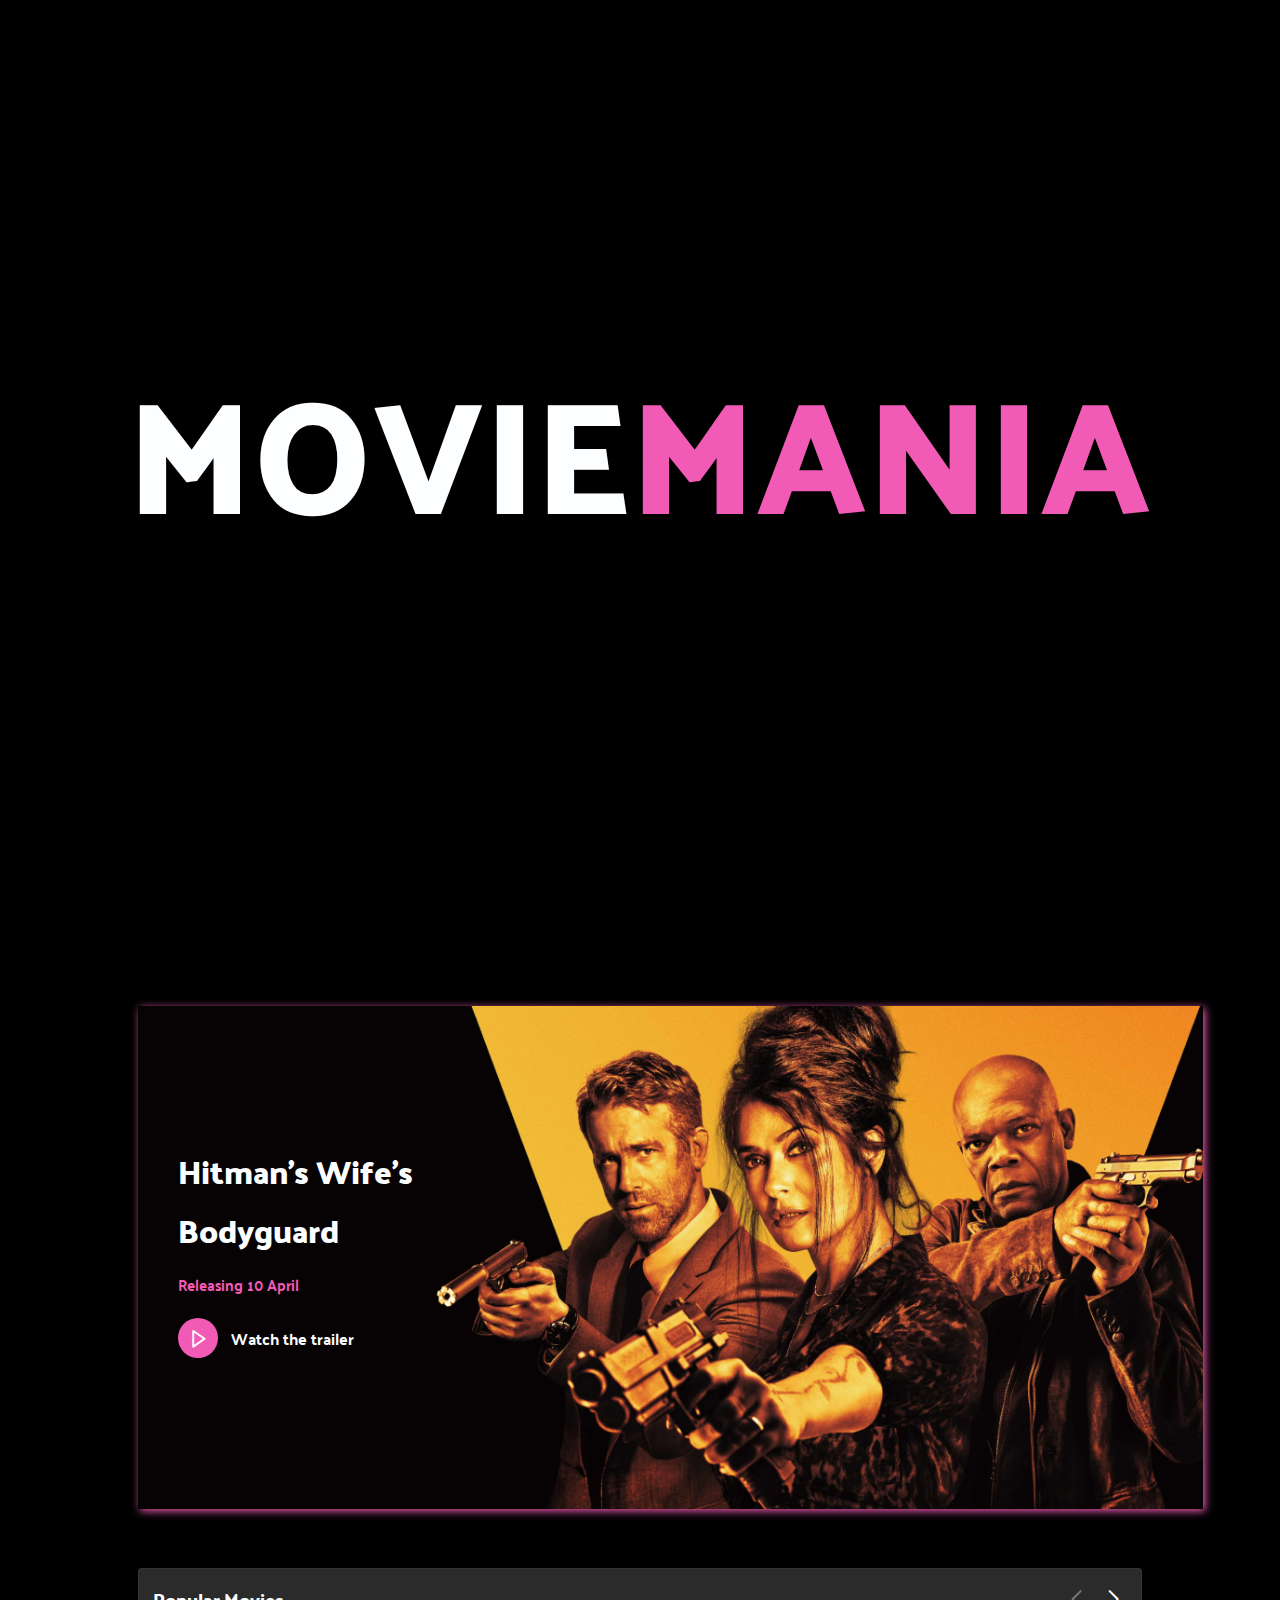
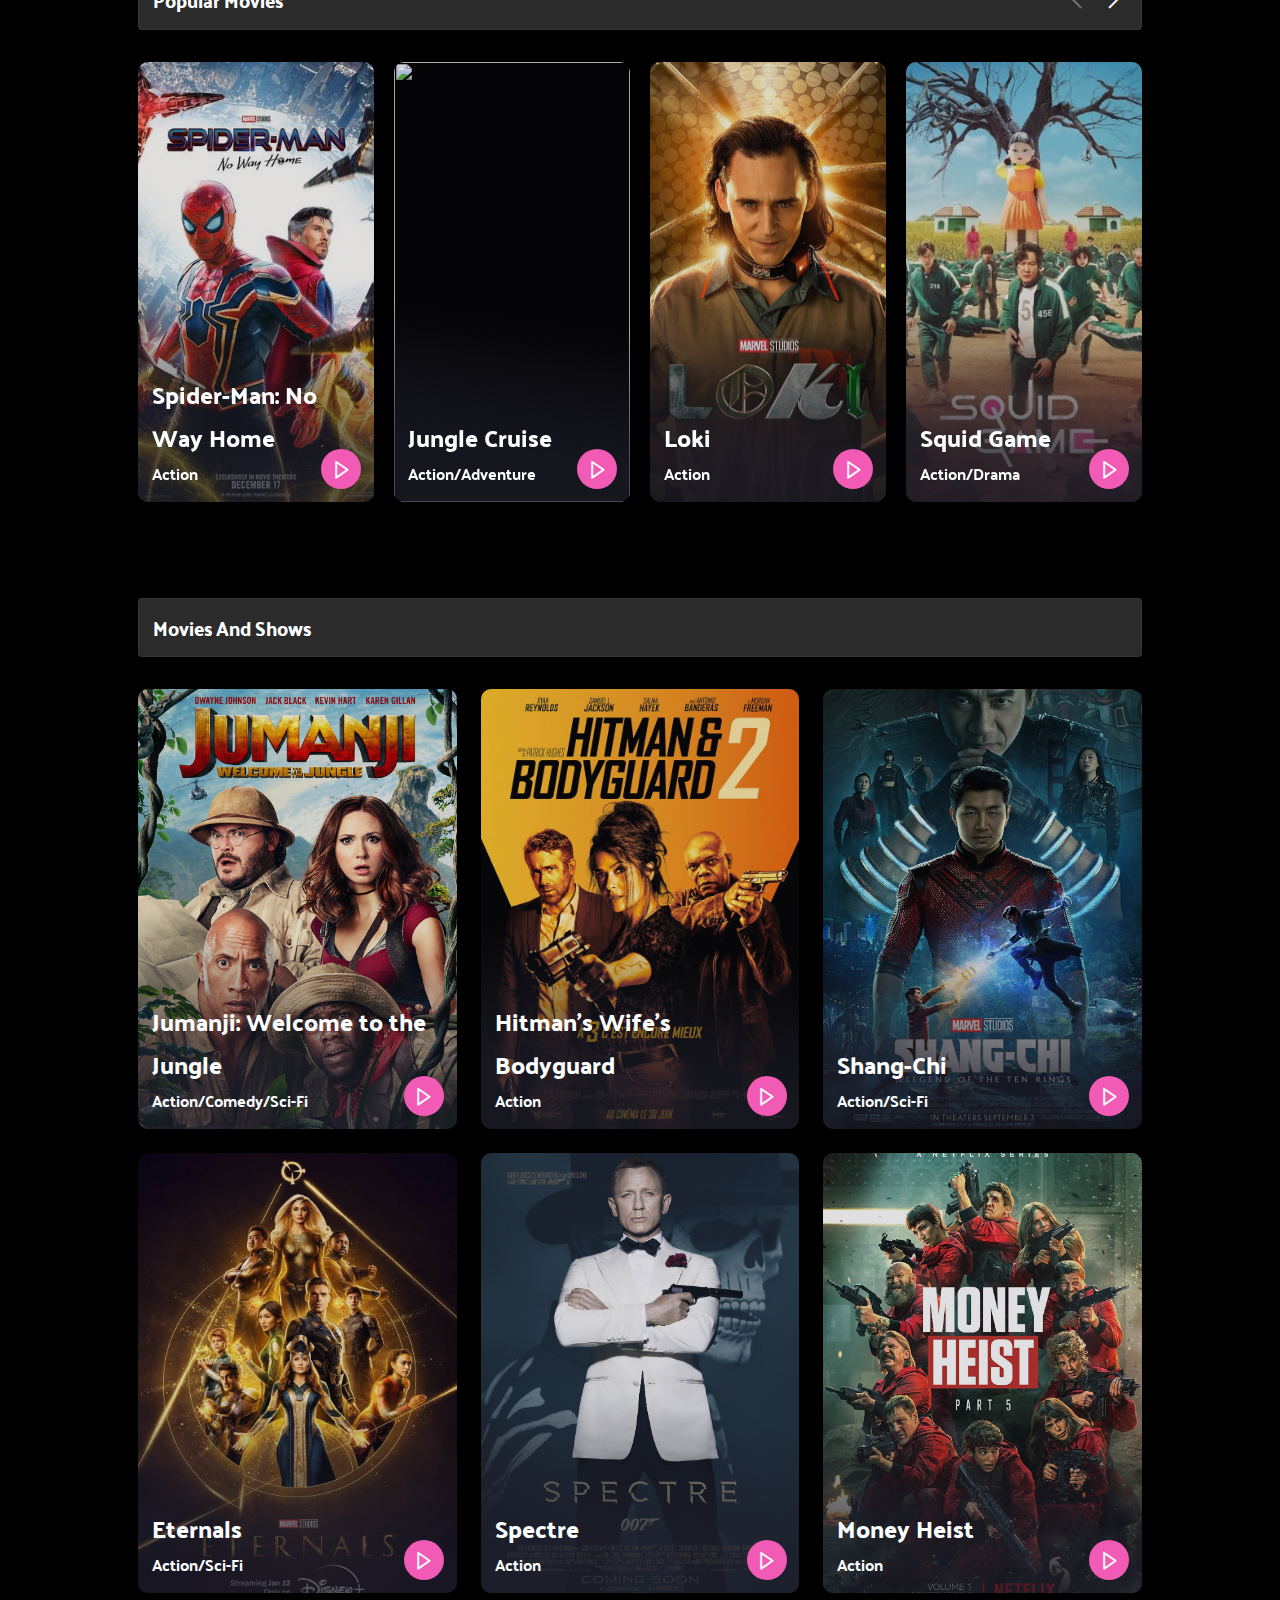
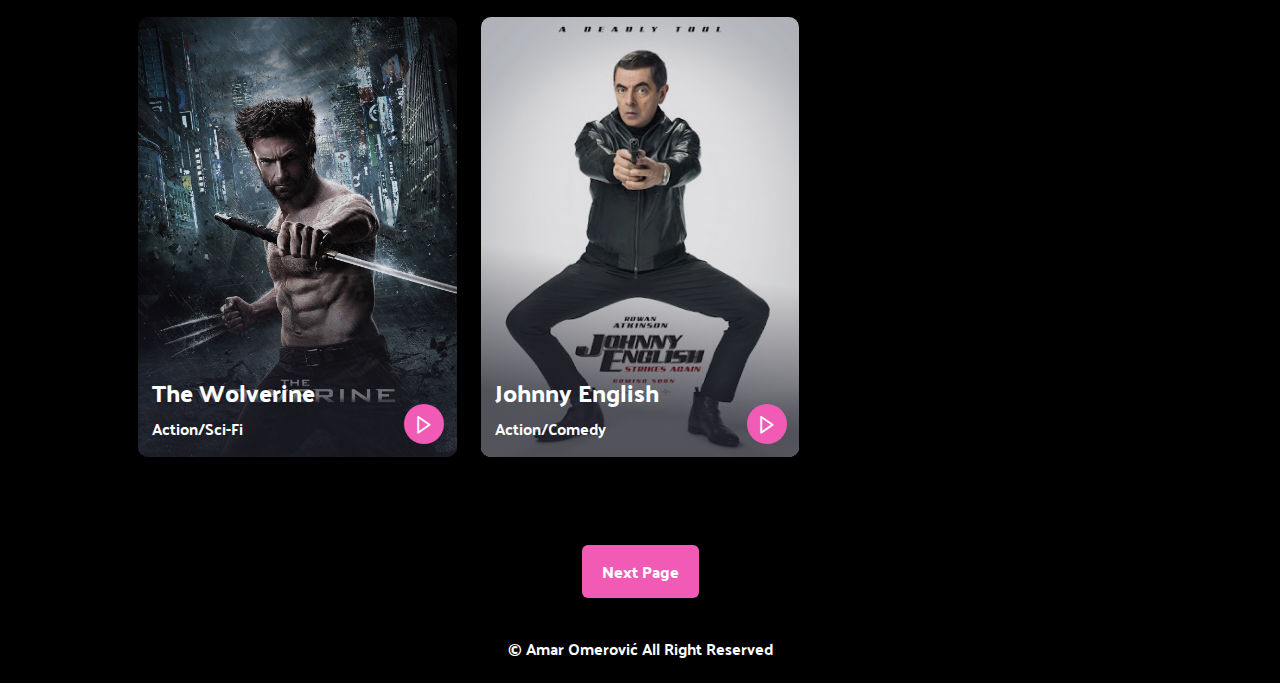
==== commit b424853b: "add media querys and make it responsive" ====
--- a/index.html
+++ b/index.html
@@ -11,7 +11,7 @@
         <link href='https://unpkg.com/boxicons@2.1.4/css/boxicons.min.css' rel='stylesheet'>
         <link rel="stylesheet" href="https://cdnjs.cloudflare.com/ajax/libs/animate.css/4.1.1/animate.min.css"/>
     </head>
-    <body>
+    <body class="everything">
 
 
         <div id="float" class="my-splash ">
@@ -41,19 +41,19 @@
                         <i class='bx bx-home'></i>
                         <span class="nav-link-title">Home</span>
                     </a>
-                    <a href="#home" class="nav-link nav-active">
+                    <a href="#popular" class="nav-link nav-active">
                         <i class='bx bxs-hot'></i>
                         <span class="nav-link-title">Trending</span>
                     </a>
-                    <a href="#home" class="nav-link nav-active">
+                    <a href="#movies" class="nav-link nav-active">
                         <i class='bx bx-compass'></i>
                         <span class="nav-link-title">Explore</span>
                     </a>
-                    <a href="#home" class="nav-link nav-active">
+                    <a href="play_page.html" class="nav-link nav-active">
                         <i class='bx bx-tv'></i>
                         <span class="nav-link-title">Movies</span>
                     </a>
-                    <a href="#home" class="nav-link nav-active">
+                    <a href="#" class="nav-link nav-active">
                         <i class='bx bx-heart'></i>
                         <span class="nav-link-title">Favourites</span>
                     </a>
@@ -197,7 +197,7 @@
                     <div class="box-text">
                         <h2 class="movie-title">Jumanji: Welcome to the Jungle</h2>
                         <span class="movie-type">Action/Comedy/Sci-Fi</span>
-                        <a href="" class="home-watch-btn play-button">
+                        <a href="play_page.html" class="home-watch-btn play-button">
                             <i class='bx bx-right-arrow'></i>
                         </a>
                     </div>
--- a/css/style.css
+++ b/css/style.css
@@ -7,6 +7,7 @@
     scroll-behavior: smooth;
     box-sizing: border-box;
     scroll-padding-top: 2rem;
+    caret-color: transparent;
     overflow-y: visible;
 }
 
@@ -103,6 +104,20 @@
     color: var(--main-color);
 }
 
+html::-webkit-scrollbar {
+    width: 0.3rem;
+    background: transparent;
+}
+
+html::-webkit-scrollbar-thumb {
+    background-color: var(--main-color);
+}
+
+::selection {
+    background: var(--main-color);
+    color: var(--text-color);
+}
+
 a {
     text-decoration: none;
 }
@@ -124,6 +139,10 @@
 }
 
 body {
+    overflow: hidden;
+    -webkit-font-smoothing: antialiased;
+    scrollbar-width: none;
+    -ms-overflow-style: none;
     background: var(--body-color);
     color: var(--text-color);
 }
@@ -184,7 +203,7 @@
 }
 
 .search-box .bx  {
-    font-style: 1.1rem;
+    font-size: 1.1rem;
 }
 
 .search-box .bx:hover  {
@@ -477,4 +496,810 @@
     animation: bounceIn;
     animation-duration: 3s;
     animation-delay: 2000ms;
+}
+
+.play-container {
+    position: relative;
+    min-height: 700px;
+    display: flex;
+    align-items: center;
+    margin-top: 5rem !important;
+    border-radius: 0.5rem;
+    animation: fadeInLeftBig;
+    animation-duration: 2s;
+    animation-delay: 2000ms;
+    padding: 3rem;
+}
+
+
+.play-image {
+    position: absolute;
+    margin-top: 15px;
+    width: 96.78%;
+    height: 93%;
+    z-index: -1;
+    object-fit: cover;
+    border-radius: 10px;
+    -webkit-filter: drop-shadow(2px 2px 3px var(--pink));
+    filter: drop-shadow(2px 2px 4px var(--pink));
+}
+
+.play-text {
+    position: absolute;
+    bottom: 0;
+    left: 0;
+    width: 100%;
+    height: 100%;
+    display: flex;
+    flex-direction: column;
+    justify-content: flex-end;
+    padding: 40px 60px;
+}
+
+.play-text h2 {
+    font-size: 1.5rem;
+    font-weight: 600;
+}
+
+.rating {
+    display: flex;
+    align-items: center;
+    column-gap: 2px;
+    font-size: 1.1rem;
+    color: var(--main-color);
+    margin-top: 4px;
+}
+
+.tags {
+    display: flex;
+    align-items: center;
+    column-gap: 8px;
+    margin: 1rem 0;
+}
+
+.tags span {
+    background-color: var(--container-color);
+    padding: 0px 10px;
+    margin: 0 4px;
+}
+
+.play-movie {
+    bottom: 20rem;
+    right: 50rem;
+    position: absolute;
+    text-align: center;
+    display: flex !important;
+    align-items: center;
+    justify-content: center;
+    width: 45px;
+    height: 45px;
+    border-radius: 50%;
+    background: var(--main-color);
+    font-size: 24px;
+    animation: animate 2s linear infinite;
+}
+
+@keyframes animate {
+    0% {
+        box-shadow: 0 0 0 0 rgb(241, 91, 181, 0.3);
+    } 40% {
+        box-shadow: 0 0 0 30px rgb(241, 91, 181, 0.1);
+    } 80% {
+        box-shadow: 0 0 0 30px rgb(241, 91, 181, 0.3);
+    } 100% {
+        box-shadow: 0 0 0 rgb(241, 91, 181, 0.1);
+    }
+    
+}
+
+
+.video-container {
+    position: fixed;
+    top: 0;
+    left: 0;
+    display: none;
+    align-items: center;
+    justify-content: center;
+    width: 100%;
+    height: 100vh;
+    background: hsl(234 10% 20%) / 60%;
+    z-index: 400;
+}
+
+.video-container.show-video {
+    display: flex;
+}
+
+.video-box {
+    position: relative;
+    width: 82%;
+}
+
+.video-box #myvideo {
+    width: 100%;
+    aspect-ratio: 16/9;
+}
+
+.close-video {
+    position: absolute;
+    right: 0;
+    font-size: 40px;
+    color: var(--main-color);
+}
+
+.about-movie {
+    padding: 3rem;
+    animation: fadeInLeftBig;
+    animation-duration: 2s;
+    animation-delay: 2000ms;
+    margin-bottom: 2rem;
+}
+
+
+.about-movie h2 {
+    font-size: 1.4rem;
+    font-weight: 600;
+    color: var(--main-color);
+}
+
+.about-movie p {
+    max-width: 600px;
+    font-size: 0.938rem;
+    margin: 10px 0;
+}
+
+.cast-heading {
+    font-size: 1.2rem;
+    font-weight: 600;
+    margin-bottom: 1rem;
+    color: var(--main-color);
+}
+
+.cast {
+    display: flex;
+    grid-template-columns: repeat(auto-fit, minmax(150px, 150px));
+    gap: 1rem;
+}
+
+.cast-image {
+    width: 258px;
+    height: fit-content;
+    border-radius: 10px;
+    animation: bounceIn;
+    animation-duration: 3s;
+    animation-delay: 2000ms;
+}
+
+.cast-image:hover {
+    transform: scale(1.03);
+    transition: .5s;
+}
+
+
+.download {
+    max-width: 800px;
+    width: 1005;
+    margin: auto;
+    display: grid;
+    justify-content: center;
+    margin-top: 2rem;
+}
+
+.download-title {
+    text-align: center;
+    font-size: 1.4rem;
+    font-weight: 500;
+    margin: 1.6rem 0;
+    color: var(--main-color);
+}
+
+.download-links {
+    display: grid;
+    grid-template-columns: repeat(3, 1fr);
+    gap: 10px;
+    margin-bottom: 2rem;
+}
+
+.download-links a{
+    text-align: center;
+    background-color: var(--main-color);
+    padding: 12px 40px;
+    color: var(--text-color);
+    letter-spacing: 1px;
+    font-weight: 500;
+    border-radius: 6px;
+    animation: bounceIn;
+    animation-duration: 3s;
+    animation-delay: 2000ms;
+}
+
+@media (max-width: 1900px) {
+    .cast-image {
+        width: 237px;
+    }
+}
+
+.download-links a:hover{
+    background: var(--hover-color);
+    color: var(--pink);
+    transition: .3s all linear;
+}
+
+@media (max-width: 1850px) {
+    .container {
+        max-width: 1550px;
+        margin: auto;
+        width: 100%;
+    }
+
+    .play-movie {
+        right: 47rem;
+    }
+}
+
+@media (max-width: 1750px) {
+    .container {
+        max-width: 1500px;
+        margin: auto;
+        width: 100%;
+    }
+
+    .cast-image {
+        width: 228px;
+    }
+
+    .play-movie {
+        right: 45rem;
+    }
+}
+
+
+@media (max-width: 1650px) {
+    .container {
+        max-width: 1400px;
+        margin: auto;
+        width: 100%;
+    }
+
+    .home {
+        min-height: 540px;
+    }
+
+    .cast-image {
+        width: 212px;
+    }
+
+    .play-movie {
+        right: 40rem;
+    }
+}
+
+@media (max-width: 1550px) {
+    .container {
+        max-width: 1300px;
+        margin: auto;
+        width: 100%;
+    }
+
+    .movie-box {
+        height: 440px;
+    }
+    
+    .movies-content {
+        grid-template-columns: repeat(auto-fit, minmax(214 1fr));
+    }
+
+    .cast-image {
+        width: 195px;
+    }
+
+    .play-movie {
+        right: 37rem;
+    }
+}
+
+@media (max-width: 1450px) {
+    .container {
+        max-width: 1200px;
+        margin: auto;
+        width: 100%;
+    }
+
+    .cast-image {
+        width: 179px;
+    }
+
+    .play-movie {
+        right: 34rem;
+    }
+}
+
+@media (max-width: 1350px) {
+    .container {
+        max-width: 1100px;
+        margin: auto;
+        width: 100%;
+    }
+    
+    .wrapper > div {
+        font-size: 160px;
+    }
+
+    .cast-image {
+        width: 162px;
+    }
+
+    .play-movie {
+        right: 31rem;
+    }
+}
+
+@media (max-width: 1250px) {
+    .container {
+        max-width: 1000px;
+        margin: auto;
+        width: 100%;
+    }
+
+    .movie-box {
+        height: 300px;
+    }
+    
+    .movies-content {
+        grid-template-columns: repeat(auto-fit, minmax(214 1fr));
+    }
+
+    .home {
+        min-height: 500px;
+    }
+
+    .movie-box .movie-box-image {
+        height: 580px;
+        grid-template-columns: repeat(auto-fit, minmax(214 1fr));
+    }  
+
+
+    .cast-image {
+        width: 145px;
+    }
+
+    .play-movie {
+        right: 28.5rem;
+    }
+}
+
+
+@media (max-width: 1170px) {
+
+    .navbar {
+        bottom: 0;
+        left: 0;
+        right: 0;
+        top: auto;
+        transform: translateY(0);
+        flex-direction: row;
+        justify-content: space-around;
+        row-gap: 1px;
+        padding: 10px;
+        border-top: 1px solid hsl(200 100% 99% / 5%);
+        background: linear-gradient(8deg, hsl(240 17% 14% / 100%) 5%, hsl(240 17% 14% / 90%) 100%);
+    }
+
+    .about-movie {
+        padding: 0rem;
+    }
+
+
+    
+    .play-container {
+        margin-bottom: 2rem;
+        padding: 1rem;
+    }
+
+    .wrapper > div {
+        font-size: 120px;
+    }
+
+    .everything {
+        margin-bottom: 5rem;
+     }
+
+    section {
+        padding: 1rem;
+    }
+
+    .nav-link .bx {
+        font-size: 1.5rem;
+        margin-bottom: 1rem;
+    }
+
+    .play-movie {
+        right: 29.5rem;
+    }
+}
+
+@media (max-width: 1070px) {
+    .container {
+        max-width: 900px;
+        margin: auto;
+        width: 100%;
+    }
+
+    .home {
+        min-height: 400px;
+        margin-top: 6rem !important;
+    }
+
+    .cast-image {
+        width: 128px;
+    }
+
+    .play-container {
+        margin-bottom: 2rem;
+    }
+
+    .play-movie {
+        right: 26.5rem;
+    }
+}
+
+@media (max-width: 991px) {
+
+    .container {
+        max-width: 800px;
+        margin: auto;
+        width: 100%;
+        margin-bottom: 2rem;
+    }
+
+    .home {
+        min-height: 400px;
+        margin-top: 7rem !important;
+    }
+
+
+    .play-image {
+        margin-top: 40px;
+    }
+
+    section {
+        padding: 0.7rem;
+    }
+
+    .movie-box {
+        height: 300px;
+    }
+    
+    .movies-content {
+        grid-template-columns: repeat(auto-fit, minmax(200 1fr));
+    }
+
+
+    .cast-image {
+        width: 112px;
+    }
+    
+    .cast-title {
+        font-size: .8rem;
+    }
+
+    .play-movie {
+        right: 23.5rem;
+    }
+}
+
+@media (max-width: 890px) {
+
+    .container {
+        max-width: 700px;
+        margin: auto;
+        width: 100%;
+        margin-bottom: 2rem;
+    }
+    
+    .nav {
+        padding: 14px 0;
+    }
+
+    .home-text {
+        padding-left: 25px;
+    }
+
+    .home-title {
+        font-size: 1.6rem;
+    }
+
+    .home-watch-btn span {
+        font-size: 0.9rem;
+    }
+
+    .movie-title {
+        font-size: 1rem;
+        font-weight: 500;
+        padding-right: 30px;
+    }
+
+
+    .play-movie {
+        right: 20.5rem;
+    }
+
+    .cast {
+        justify-content: center;
+    }
+
+    .wrapper > div {
+        font-size: 100px;
+    }
+
+    .cast-image {
+        width: 102px;
+    }
+}
+
+@media (max-width: 785px) {
+
+    .container {
+        max-width: 550px;
+        margin: auto;
+        width: 100%;
+        margin-bottom: 2rem;
+    }
+
+    .home {
+        min-height: 300px;
+    }
+
+    .movie-box-image {
+        width: 100%;
+        height: 100%;
+        object-fit: cover;
+    }
+
+    .movie-box .movie-box-image {
+        height: 670px;
+        grid-template-columns: repeat(auto-fit, minmax(214 1fr));
+    }  
+
+    .logo {
+        font-size: 1.8rem;
+    }
+
+    .wrapper > div {
+        font-size: 80px;
+    }
+
+    .cast-image {
+        width: 78px;
+    }
+
+    .cast-title {
+        font-size: .6rem;
+    }
+
+    .play-movie {
+        right: 15.5rem;
+    }
+
+    .play-container {
+        padding: 0.35rem;
+    }
+}
+
+@media (max-width: 645px) {
+
+    .container {
+        max-width: 500px;
+        margin: auto;
+        width: 100%;
+        margin-bottom: 2rem;
+    }
+
+
+    .movie-box-image {
+        width: 100%;
+        height: 100%;
+        object-fit: cover;
+    }
+
+
+    .search-box {
+        max-width: 200px;
+    }
+    
+    .search-box .bx  {
+        font-size: 1rem;
+    }
+
+    .logo {
+        font-size: 1.5rem;
+    }
+
+
+    .wrapper > div {
+        font-size: 70px;
+    }
+
+
+    .home-title {
+        font-size: 1.5rem;
+    }
+    
+    .home-text p {
+        font-size: 0.8rem;
+    }
+
+
+    .cast-image {
+        width: 70px;
+    }
+
+    .cast-title {
+        font-size: .5rem;
+    }
+
+    .play-movie {
+        right: 14.5rem;
+    }
+}
+
+@media (max-width: 570px) {
+
+    .container {
+        max-width: 450px;
+        margin: auto;
+        width: 100%;
+        margin-bottom: 2rem;
+    }
+
+    .home {
+        min-height: 250px;
+    }
+
+    .heading {
+        padding: 2px 14px;
+    }
+
+    .heading-title {
+        font-size: 1rem;
+    }
+
+    .play-text {
+        padding: 20px;
+    }
+
+    .play-movie {
+        right: 12.5rem;
+    }
+
+    .video-box {
+        position: relative;
+        width: 94%;
+    }
+
+    .cast-heading {
+        font-size: 1.1rem;
+    }
+
+    .cast-title {
+        font-size: 0.9rem;
+    }
+
+
+    .wrapper > div {
+        font-size: 50px;
+    }
+    
+
+    .cast {
+        display: grid;
+        grid-template-columns: 1fr 1fr;
+        gap: 10px;
+        text-align: center;
+        margin-bottom: 2rem;
+    }
+
+    .cast-image {
+        width: 140px;
+    }
+
+    .cast-title {
+        font-size: 1rem;
+    }
+    
+    .cast-title {
+        display: block;
+    }
+}
+
+
+
+@media (max-width: 480px) {
+
+    .container {
+        max-width: 400px;
+    }
+
+    * {
+        scroll-padding-top: 5rem;
+    }
+
+
+    .home {
+        min-height: 200px;
+        margin-top: 9rem !important;
+    }
+
+    .nav {
+        display: grid;
+        grid-template-columns: 1fr;
+        grid-template-rows: 1fr 1fr;
+        row-gap: 5px;
+    }
+
+    .search-box {
+        max-width: 100%;
+        width: 100%;
+        border-radius: 4px;
+        order: 3;
+        grid-column-start: 1;
+        grid-column-end: 3;
+    }
+
+    .movie-box {
+        height: 300px;
+    }
+
+    .play-movie {
+        right: 11rem;
+    }
+
+
+    .play-image {
+        margin-top: 100px;
+    }
+    
+}
+
+@media (max-width: 420px) {
+
+    .container {
+        max-width: 350px;
+    }
+
+    .user-img,
+    .home-watch-btn .bx {
+        width: 35px;
+        height: 35px;
+    }
+
+    .navbar {
+        justify-content: space-around;
+        padding: 8px 0;
+    }
+
+    .nav-link .bx {
+        font-size: 1.4rem;
+    }
+
+    .about-movie p {
+        text-align: justify;
+    }
+
+    .download-links {
+        display: grid;
+        grid-template-columns: 1fr;
+        gap: 10px;
+        margin-bottom: 2rem;
+    }
+
+    .wrapper > div {
+        font-size: 30px;
+    }
+
+    .play-movie {
+        right: 9.5rem;
+    }
+
+
 }